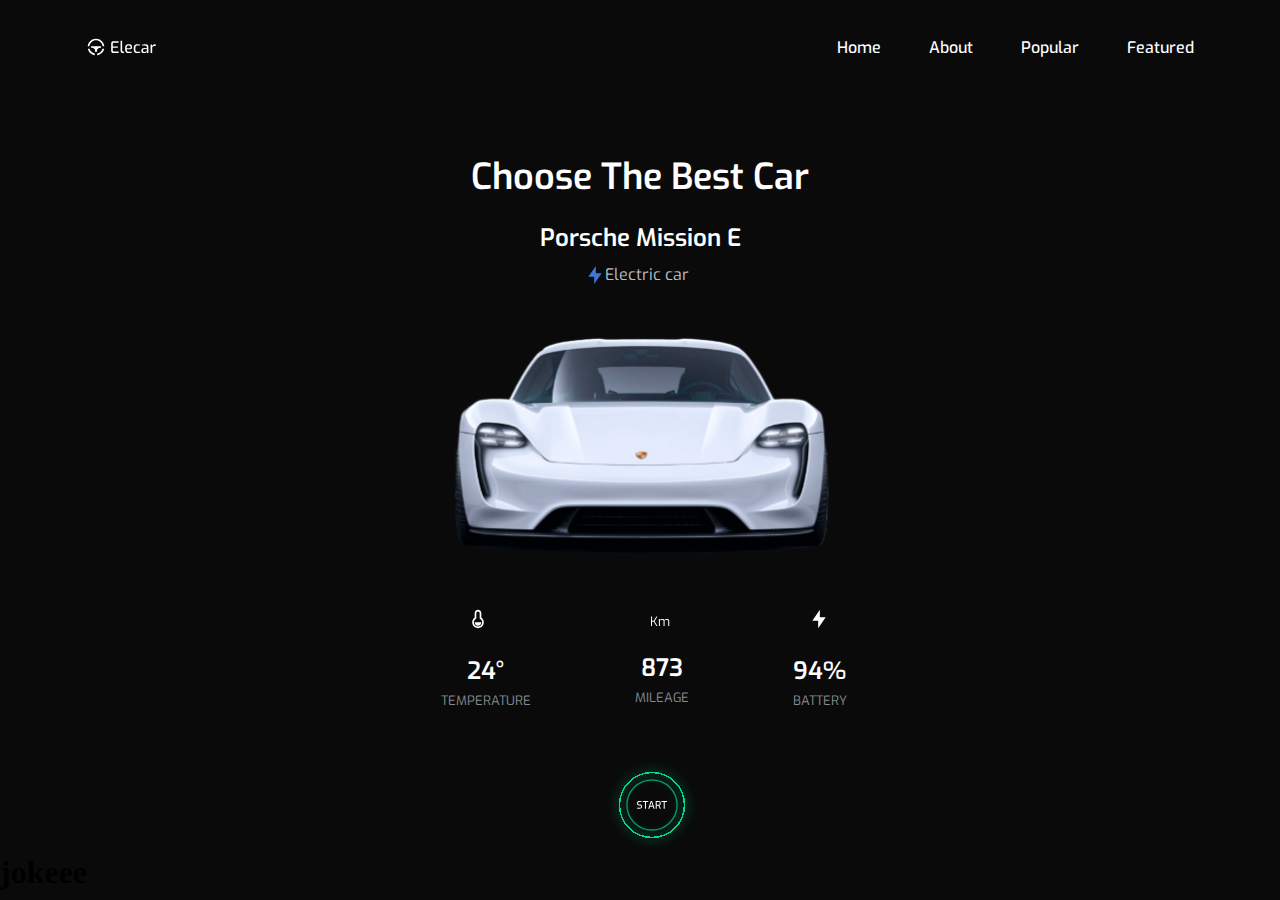
==== index.html @ 7a964c3d "two" ====
<!DOCTYPE html>
<html lang="en">
<head>
  <meta charset="UTF-8">
  <meta name="viewport" content="width=device-width, initial-scale=1.0">
  <link rel="preconnect" href="https://fonts.googleapis.com">
  <link rel="preconnect" href="https://fonts.gstatic.com" crossorigin>
  <link href="https://fonts.googleapis.com/css2?family=Exo:wght@300;400;500;600&display=swap" rel="stylesheet">
  <link rel="stylesheet" href="./style.css">
  <title>Document</title>
</head>
<body>

  <!-- Start Navbar section -->
  <div class="navbar">
    <div class="container">
      <div class="header">
        <div class="header__logo">
          <img src="./images/Logo.svg" alt="Header-logo">
        </div>
        <ul class="header__links">
          <li><a class="header__link" href="#">Home</a></li>
          <li><a class="header__link" href="#">About</a></li>
          <li><a class="header__link" href="#">Popular</a></li>
          <li><a class="header__link" href="#">Featured</a></li>
        </ul>
      </div>
    </div>
  </div>
  <!-- End Navbar section -->

  <!-- Start hero section -->
  <div class="container">
    <div class="hero">
      <div class="hero__center">
        <h1 class="hero__title">Choose The Best Car</h1>
        <h2 class="hero__subtitle">Porsche Mission E</h2>
        <div class="car__items">
          <img src="./images/blue_flash.svg" alt="Blueflash">
          <h3 class="hero__carname">Electric car</h3>
        </div>
        <img class="hero__bigcar" src="./images/header_car.svg" alt="Header-car">

        <div class="hero__car_items">
          <div class="car__about">
            <img class="about__icon" src="./images/temperature.svg" alt="Temp">
            <h2 class="about__title">24°</h2>
            <p class="about__subtitle">TEMPERATURE</p>
          </div>

          <div class="car__about">
            <img class="about__icon" src="./images/Km.svg" alt="Km">
            <h2 class="about__title">873</h2>
            <p class="about__subtitle">MILEAGE</p>
          </div>

          <div class="car__about">
            <img class="about__icon" src="./images/white_flash.svg" alt="white-flash">
            <h2 class="about__title">94%</h2>
            <p class="about__subtitle">BATTERY</p>
          </div>

        </div>
        <img class="hero__btn" src="./images/Buttonhome.svg" alt="Button">
      </div>
    </div>
  <!-- End hero section -->

  <!-- Start Car Into Section -->
  <div class="car__into">
    
  </div>
  <!-- End Car Into Section -->
  </div>
  <h1>jokeee</h1>
</body>
</html>
---- style.css ----
/* Start Normalize */
* {
  background: var(--body-color, #0A0A0B);
  padding: 0;
  margin: 0;
  box-sizing: border-box;
}

.container {
  width: 100%;
  max-width: 1140px;
  margin: 0 auto;
  padding: 0 16px;
}

h1, h2, h3, h4, h5, h6,p {
  padding: 0;
  margin: 0;
}

ul {
  list-style: none;
}

a {
  text-decoration: none;
}
/* End Normalize */

/* Start header section */
.navbar {
  z-index: 10;
  width: 100%;
  position: fixed;
  top: 0;
}

.header {
  margin-top: 37px;
  display: flex;
  justify-content: space-between;
}

.header__links {
  display: flex;
  gap: 48px;
}

.header__link {
  color: #FFF;
  font-family: Exo;
  font-size: 16px;
  font-style: normal;
  font-weight: 500;
  line-height: 140%; /* 22.4px */
  transition: all ease 0.6s;
}

.header__link:hover {
  color: var(--first-color, #4177DC);
  text-shadow: 0px 0px 32px #346DDA;
  font-family: Exo;
  font-size: 16px;
  font-style: normal;
  font-weight: 500;
  line-height: 140%; /* 22.4px */
}
/* End header section */

/* Start hero section */
.hero {
  margin-top: 152px;
}

.hero__title {
  text-align: center;
  color: var(--white-color, #FFF);
  /* D - h1-font-size */
  font-family: Exo;
  font-size: 36px;
  font-style: normal;
  font-weight: 600;
  line-height: 140%; /* 50.4px */
}

.hero__subtitle {
  margin-top: 20px;
  text-align: center;
  color: var(--white-color, #FFF);
  /* D - h2-font-size */
  font-family: Exo;
  font-size: 24px;
  font-style: normal;
  font-weight: 600;
  line-height: 140%; /* 33.6px */
}
.car__items {
  display: flex;
  margin: 8px 45% 48px;
}

.hero__carname {
  color: var(--text-color, #BABEC4);
  /* D - normal-font-size */
  font-family: Exo;
  font-size: 16px;
  font-style: normal;
  font-weight: 400;
  line-height: 140%; /* 22.4px */
}

.hero__bigcar {
  width: 380px;
  height: 222.219px;
  flex-shrink: 0;
  margin-left: 33%;
}

.hero__car_items {
  margin-top: 48px;
  margin-left: 32%;
  display: flex;
  align-items: center;
  gap: 104px;
  margin-bottom: 50px;
}

.about__icon {
  margin-left: 30%;
}

.about__title {
  text-align: center;
  margin-top: 22px;
  color: var(--white-color, #FFF);
  /* D - h2-font-size */
  font-family: Exo;
  font-size: 24px;
  font-style: normal;
  font-weight: 600;
  line-height: 140%; /* 33.6px */
}

.about__subtitle {
  text-align: center;
  margin-top: 4px;
  color: var(--text-color-light, #888B91);
  /* D - smaller-font-size */
  font-family: Exo;
  font-size: 13px;
  font-style: normal;
  font-weight: 400;
  line-height: 140%; /* 18.2px */
}

.hero__btn {
  width: 90px;
  height: 90px;
  flex-shrink: 0;
  margin-left: 47%;
}
/* End hero section */
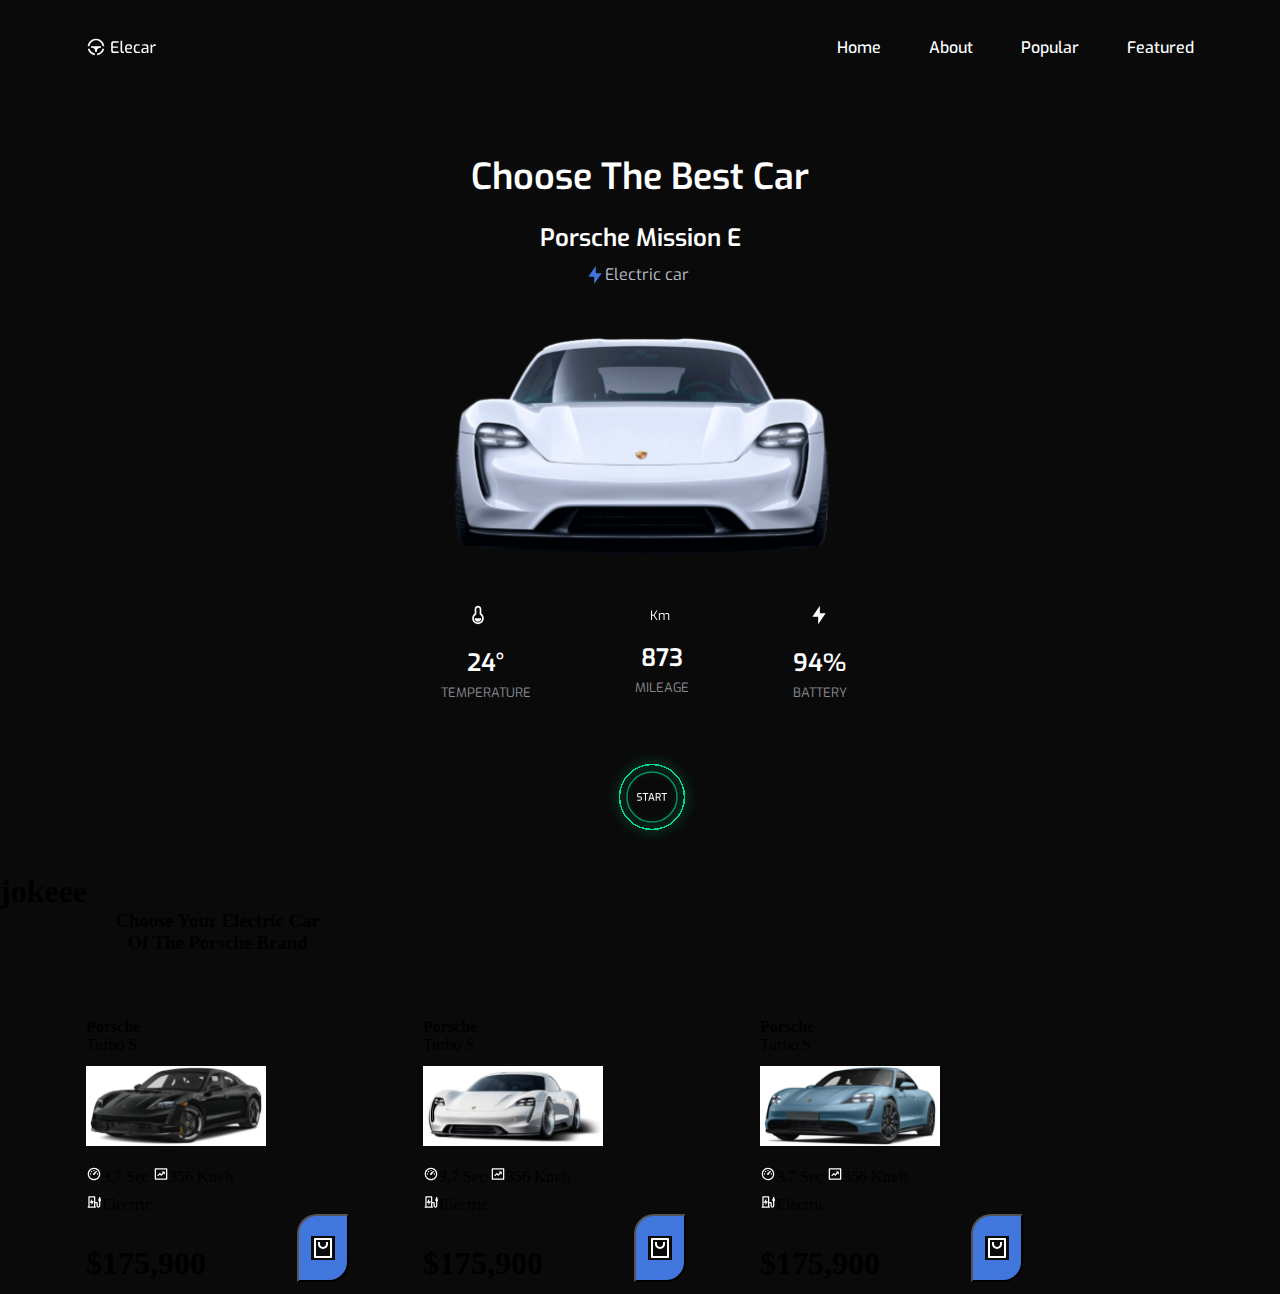
==== commit 9984de40: "three" ====
--- a/index.html
+++ b/index.html
@@ -73,5 +73,74 @@
   <!-- End Car Into Section -->
   </div>
   <h1>jokeee</h1>
+  <div class="container">
+    <div class="center">
+        <div class="boxs">
+            <div class="box">
+                <div class=titel>
+                    <h3>Choose Your Electric Car <br>
+                        Of The Porsche Brand</h3>
+                </div>
+                <div class="porsche">
+                    <strong>Porsche</strong>
+                    <p>Turbo S</p>
+                    <img class="picture" src="./images/brand1.jpg" alt="brand1" width="180" height="80,60">
+                    <img class="imgicn" src="./images/icon 1.svg" alt="icon" width="16px" height="16px"><span>3.7
+                        Sec</span>
+                    <img class="imgicn" src="./images/icon 3.svg" alt="icon" width="16px" height="16px"><span>356
+                        Km/h</span> <br>
+                    <img class="img" src="./images/icon 2.svg" alt="icon" width="16px" height="16px"><span>Electric</span>
+                    <div class="addition">
+                        <h1>$175,900</h1>
+                        <button class="btn"><img src="./images/icon4.svg" alt="icon" width="24px" height="24px"></button>
+
+                    </div>
+                </div>
+            </div>
+        </div>
+
+
+        <div class="boxs">
+            <div class="box">
+                <div class="porsche">
+                    <strong>Porsche</strong>
+                    <p>Turbo S</p>
+                    <img class="picture" src="./images/brand2.jpg" alt="brand2" width="180" height="80,60">
+                    <img class="imgicn" src="./images/icon 1.svg " alt="icon" width="16px" height="16px"><span>3.7
+                        Sec</span>
+                    <img class="imgicn" src="./images/icon 3.svg " alt="icon" width="16px" height="16px"><span>356
+                        Km/h</span> <br>
+                    <img class="img" src="./images/icon 2.svg " alt="icon" width="16px" height="16px"><span>Electric</span>
+                    <div class="addition">
+                        <h1>$175,900</h1>
+                        <button class="btn"><img src="./images/icon4.svg" alt="icon" width="24px" height="24px"></button>
+
+                    </div>
+                </div>
+            </div>
+        </div>
+
+        <div class="boxs">
+            <div class="box">
+                <div class="porsche">
+                    <strong>Porsche</strong>
+                    <p>Turbo S</p>
+                    <img class="picture" src="./images/brand3.jpg" alt="brand3" width="180" height="80,60">
+                    <img class="imgicn" src="./images/icon 1.svg" alt="icon" width="16px" height="16px"><span>3.7
+                        Sec</span>
+                    <img class="imgicn" src="./images/icon 3.svg " alt="icon" width="16px" height="16px"><span>356
+                        Km/h</span> <br>
+                    <img class="img" src="./images/icon 2.svg" alt="icon" width="16px" height="16px"><span>Electric</span>
+                    <div class="addition">
+                        <h1>$175,900</h1>
+                        <button class="btn"><img src="./images/icon4.svg" alt="icon" width="24px" height="24px"></button>
+
+                    </div>
+                </div>
+            </div>
+        </div>
+
+    </div>
+</div>
 </body>
 </html>--- a/style.css
+++ b/style.css
@@ -159,4 +159,70 @@
   flex-shrink: 0;
   margin-left: 47%;
 }
-/* End hero section */+/* End hero section */
+
+
+.porsche {
+  margin-top: 64px;
+  margin-bottom: 12px;
+}
+
+.span {
+  margin-top: 20px;
+}
+
+img {
+  display: block;
+}
+
+.porsche {}
+
+.imgicn {
+  display: inline-block;
+  margin-top: 20px;
+}
+
+.img {
+  margin-top: 8px;
+  display: inline-block;
+}
+
+h1 {
+  margin-top: 31px;
+}
+
+button {
+  background-color: rgb(85, 85, 175);
+}
+
+.addition {
+  display: flex;
+}
+
+.btn {
+  margin-left: 91px;
+  border-radius: 20px 0px;
+  background: var(--first-color, #4177DC);
+  padding: 12px;
+}
+
+box {
+  width: 258px;
+  height: 328px;
+  border: 3px solid color #4177DC;
+}
+.picture{
+  margin-top: 12px;
+}
+.boxs{
+  display: inline-block;
+  margin-right: 70px;
+}
+h3{
+  text-align: center;
+}
+.title{
+  text-align: center;
+  margin-left: 501px;
+
+}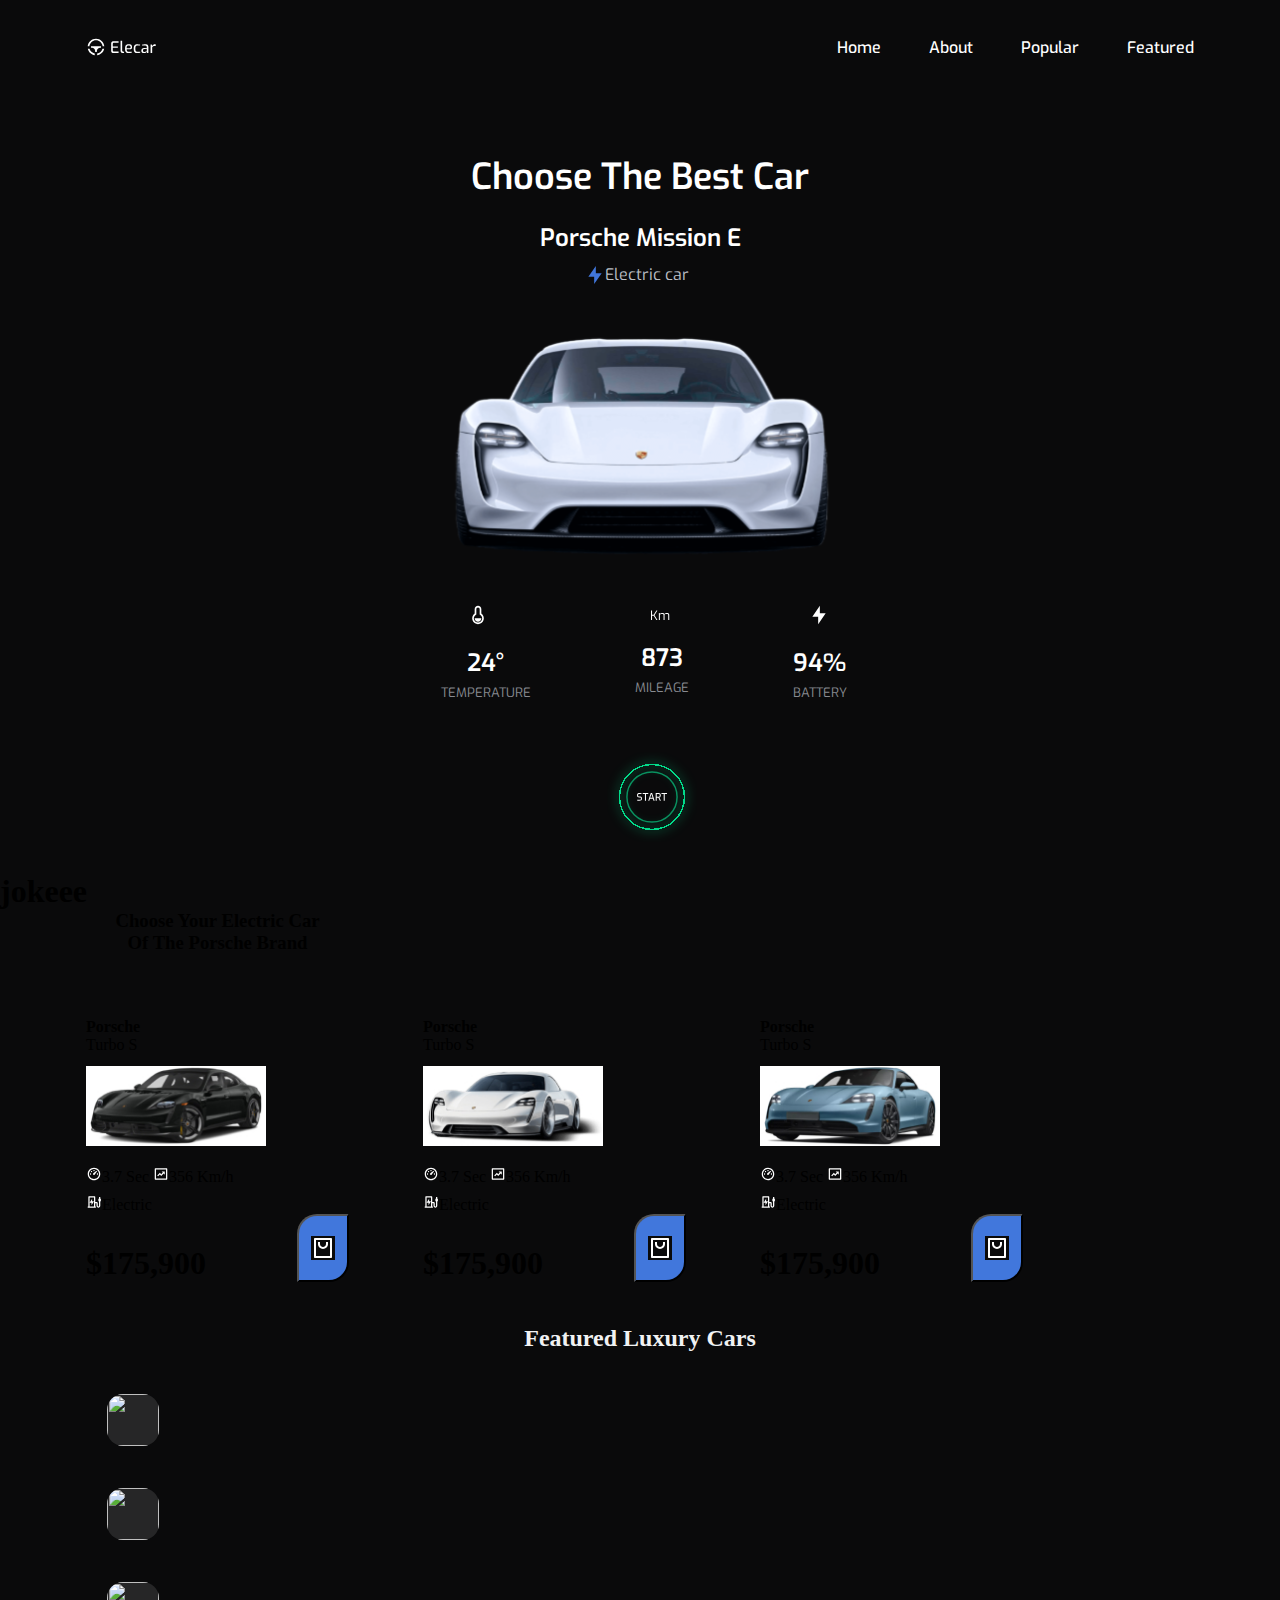
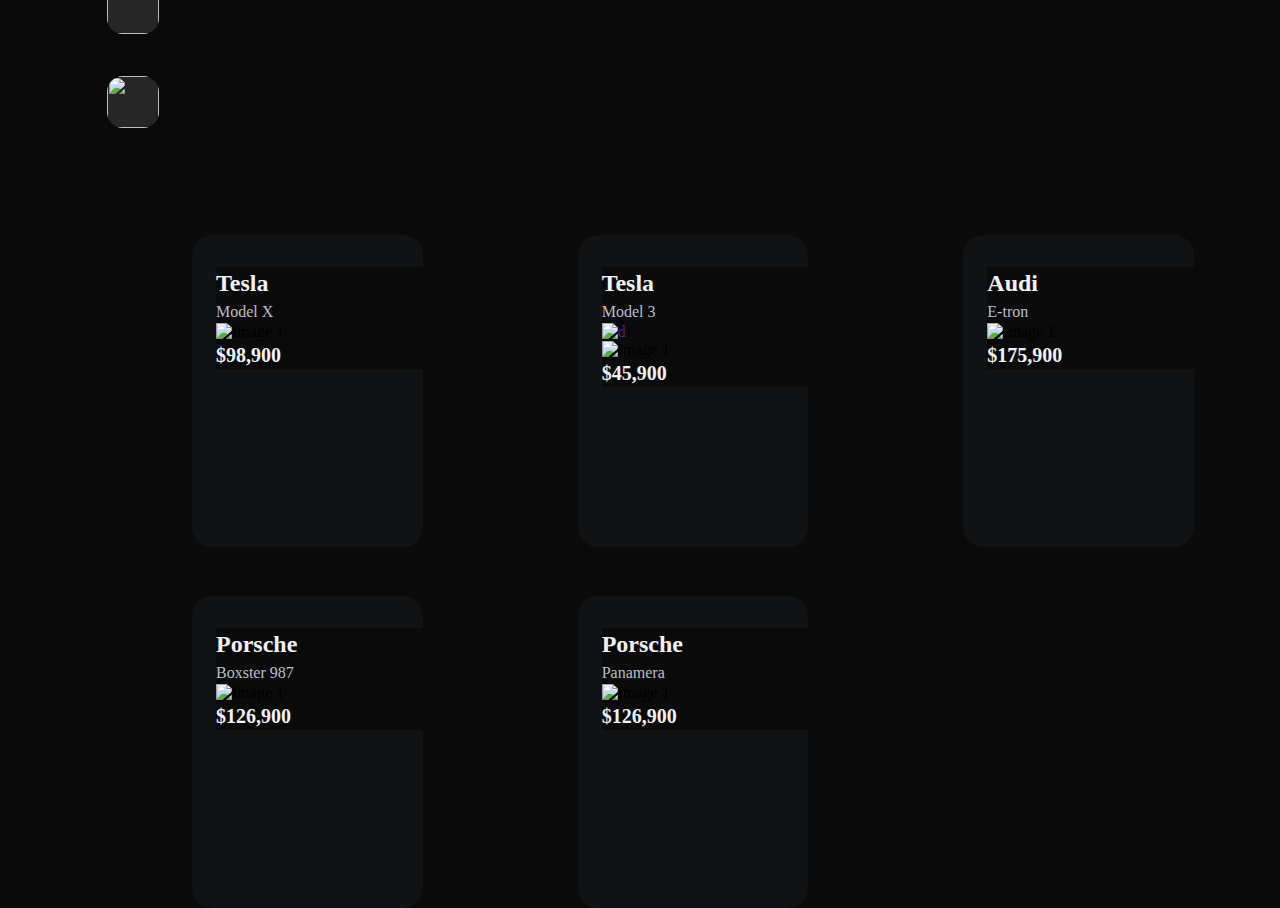
==== commit ed3c18f5: "Uzb" ====
--- a/index.html
+++ b/index.html
@@ -142,5 +142,108 @@
 
     </div>
 </div>
+
+<section class="product" id="product">
+  <div class="container">
+    <div class="product_heading">
+      <h1 class="titel_text_style">Featured Luxury Cars</h1>
+      <div class="car-logo">
+        <img class="car-logo-btn" src=""all alt="">
+        <img  class="car-logo-btn" src="" alt="">
+        <img  class="car-logo-btn" src="" alt="">
+        <img  class="car-logo-btn" src="" alt="">
+      </div>
+    </div>
+    <div class="product_container">
+      <div class="card2">
+        <div class="img_card">
+          <div class="d_none">
+            <div class="car-model">
+              <h2>Tesla</h2>
+              <h5>Model X</h5>
+            </div>
+            <div class="like">
+              <a href=""><img src="" alt=""></a>
+              <a href=""><img src="" alt=""></a>
+            </div>
+          </div>
+          <img class="img_hr" src="" alt="Image 1">
+        </div>
+        <p class="info_text_style">
+          <span class="cros">$98,900 </span>
+        </p>
+      </div>
+      <div class="card2">
+        <div class="img_card">
+          <div class="d_none">
+            <div class="car-model">
+              <h2>Tesla</h2>
+              <h5>Model 3</h5>
+            </div>
+            <div class="like">
+              <a href=""><img src="" alt="d"></a>
+              <a href=""><img src="" alt=""></a>
+            </div>
+          </div>
+          <img src="" alt="Image 1">
+        </div>
+        <p class="info_text_style">
+          <span class="cros">$45,900 </span>
+        </p>
+      </div>
+      <div class="card2">
+        <div class="img_card">
+          <div class="d_none">
+            <div class="car-model">
+              <h2>Audi</h2>
+              <h5>E-tron</h5>
+            </div>
+            <div class="like">
+              <a href=""><img src="" alt=""></a>
+            </div>
+          </div>
+          <img src="" alt="Image 1">
+        </div>
+        <p class="info_text_style">
+          <span class="cros">$175,900</span>
+        </p>
+      </div>
+      <div class="card2">
+        <div class="img_card">
+          <div class="d_none">
+            <div class="car-model">
+              <h2>Porsche</h2>
+              <h5>Boxster 987</h5>
+            </div>
+            <div class="like">
+              <a href=""><img src="" alt=""></a>
+            </div>
+          </div>
+          <img src="" alt="Image 1">
+        </div>
+        <p class="info_text_style">
+          <span class="cros">$126,900 </span>
+        </p>
+      </div>
+      <div class="card2">
+        <div class="img_card">
+          <div class="d_none">
+            <div class="car-model">
+              <h2>Porsche</h2>
+              <h5>Panamera</h5>
+            </div>
+            <div class="like">
+              <a href=""><img src="" alt=""></a>
+            </div>
+          </div>
+          <img src="" alt="Image 1">
+        </div>
+        <p class="info_text_style">
+          <span class="cros">$126,900 </span>
+        </p>
+      </div>
+    </div>
+  </div>
+</section>
 </body>
 </html>--- a/style.css
+++ b/style.css
@@ -6,6 +6,12 @@
   box-sizing: border-box;
 }
 
+:root {
+  --body-color: #0A0A0B;
+  --title-color: #F1F2F3;
+  --container-color: #111213;
+}
+
 .container {
   width: 100%;
   max-width: 1140px;
@@ -175,8 +181,6 @@
   display: block;
 }
 
-.porsche {}
-
 .imgicn {
   display: inline-block;
   margin-top: 20px;
@@ -225,4 +229,86 @@
   text-align: center;
   margin-left: 501px;
 
+}
+
+/* Kamronbek */
+
+.product {
+  /* background-color:var(--body-color); */
+  display: flex;
+}
+.product_heading {
+  text-align: center;
+  padding-bottom: 65px;
+}
+
+/* .product_container {
+  display: flex;
+} */
+.product_container {
+  display: grid;
+  grid-template-columns: repeat(3, 1fr);
+  grid-gap: 49px;
+  
+}
+
+/* .card2 {
+  display: grid;
+  grid-template-columns: repeat(3, 1fr);
+  max-width: 248px;
+  height: 312px;
+  gap: 88px;
+  margin-left: 126px;
+  border-radius: 20px;
+  background: var(--container-color, #111213);
+} */
+.card2 {
+  display: flex;
+  flex-direction: column;
+  /* align-items: flex-start; */
+  /* text-align: center; */
+  border-radius: 20px;
+  padding-top: 32px;
+  padding-left: 24px;
+  background: var(--container-color, #111213);
+  max-width: 248px;
+  height: 312px;
+  margin-left: 106px;
+}
+
+.titel_text_style {
+  text-align: center;
+  font-size: 24px;
+  color:var(--title-color) ;
+}
+
+.car-logo-btn {
+  width: 52px;
+  height: 52px;
+  margin: 42px 21px;
+  grid-area: 42px;
+  border-radius: 16px;
+  background: #262627;
+  border: none;
+}
+
+.car-model h2 {
+  font-size: 24px;
+  font-weight: 600;
+  line-height: 140%;
+  color: var(--title-color, #F1F2F3);
+}
+
+.car-model h5 {
+  font-size: 16px;
+  font-weight: 400;
+  line-height: 140%; 
+  color: var(--text-color, #BABEC4);
+}
+
+.info_text_style {
+  font-size: 20px;
+  font-weight: 600;
+  line-height: 140%;
+  color: var(--title-color, #F1F2F3);
 }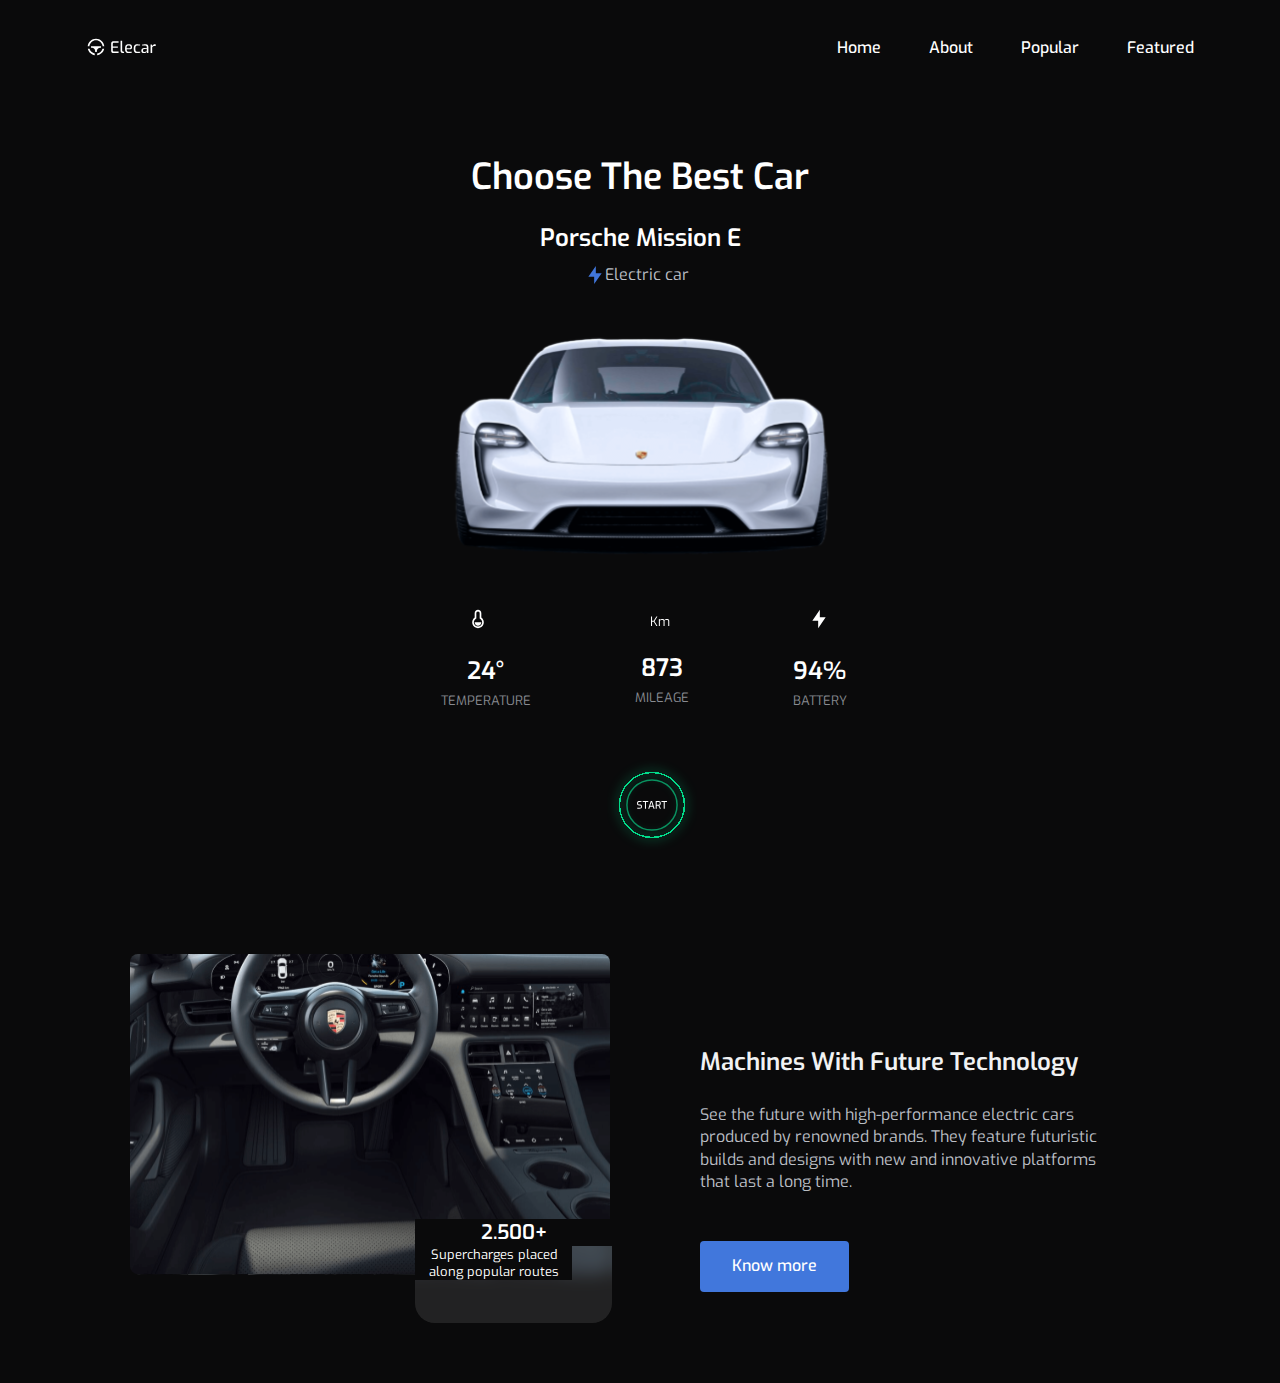
==== commit 6ad9a374: "End master" ====
--- a/index.html
+++ b/index.html
@@ -67,183 +67,23 @@
   <!-- End hero section -->
 
   <!-- Start Car Into Section -->
-  <div class="car__into">
-    
-  </div>
+    <div class="car__into">
+      <div class="into__left">
+        <img src="./images/aboutinto.svg" alt="Img">
+        <div class="into__item">
+          <h1 class="item__title">2.500+</h1>
+          <h3 class="item__subtitle">Supercharges placed along popular routes</h3>
+        </div>
+      </div>
+      <div class="into__right">
+        <h1 class="into__title">Machines With 
+          Future Technology</h1>
+        <h3 class="into__subtitle">See the future with high-performance electric cars produced by renowned brands. They feature futuristic builds and designs with new and innovative platforms that last a long time.</h3>
+        <button class="into__btn">Know more</button>
+      </div>
+    </div>
   <!-- End Car Into Section -->
   </div>
-  <h1>jokeee</h1>
-  <div class="container">
-    <div class="center">
-        <div class="boxs">
-            <div class="box">
-                <div class=titel>
-                    <h3>Choose Your Electric Car <br>
-                        Of The Porsche Brand</h3>
-                </div>
-                <div class="porsche">
-                    <strong>Porsche</strong>
-                    <p>Turbo S</p>
-                    <img class="picture" src="./images/brand1.jpg" alt="brand1" width="180" height="80,60">
-                    <img class="imgicn" src="./images/icon 1.svg" alt="icon" width="16px" height="16px"><span>3.7
-                        Sec</span>
-                    <img class="imgicn" src="./images/icon 3.svg" alt="icon" width="16px" height="16px"><span>356
-                        Km/h</span> <br>
-                    <img class="img" src="./images/icon 2.svg" alt="icon" width="16px" height="16px"><span>Electric</span>
-                    <div class="addition">
-                        <h1>$175,900</h1>
-                        <button class="btn"><img src="./images/icon4.svg" alt="icon" width="24px" height="24px"></button>
-
-                    </div>
-                </div>
-            </div>
-        </div>
-
-
-        <div class="boxs">
-            <div class="box">
-                <div class="porsche">
-                    <strong>Porsche</strong>
-                    <p>Turbo S</p>
-                    <img class="picture" src="./images/brand2.jpg" alt="brand2" width="180" height="80,60">
-                    <img class="imgicn" src="./images/icon 1.svg " alt="icon" width="16px" height="16px"><span>3.7
-                        Sec</span>
-                    <img class="imgicn" src="./images/icon 3.svg " alt="icon" width="16px" height="16px"><span>356
-                        Km/h</span> <br>
-                    <img class="img" src="./images/icon 2.svg " alt="icon" width="16px" height="16px"><span>Electric</span>
-                    <div class="addition">
-                        <h1>$175,900</h1>
-                        <button class="btn"><img src="./images/icon4.svg" alt="icon" width="24px" height="24px"></button>
-
-                    </div>
-                </div>
-            </div>
-        </div>
-
-        <div class="boxs">
-            <div class="box">
-                <div class="porsche">
-                    <strong>Porsche</strong>
-                    <p>Turbo S</p>
-                    <img class="picture" src="./images/brand3.jpg" alt="brand3" width="180" height="80,60">
-                    <img class="imgicn" src="./images/icon 1.svg" alt="icon" width="16px" height="16px"><span>3.7
-                        Sec</span>
-                    <img class="imgicn" src="./images/icon 3.svg " alt="icon" width="16px" height="16px"><span>356
-                        Km/h</span> <br>
-                    <img class="img" src="./images/icon 2.svg" alt="icon" width="16px" height="16px"><span>Electric</span>
-                    <div class="addition">
-                        <h1>$175,900</h1>
-                        <button class="btn"><img src="./images/icon4.svg" alt="icon" width="24px" height="24px"></button>
-
-                    </div>
-                </div>
-            </div>
-        </div>
-
-    </div>
-</div>
-
-<section class="product" id="product">
-  <div class="container">
-    <div class="product_heading">
-      <h1 class="titel_text_style">Featured Luxury Cars</h1>
-      <div class="car-logo">
-        <img class="car-logo-btn" src=""all alt="">
-        <img  class="car-logo-btn" src="" alt="">
-        <img  class="car-logo-btn" src="" alt="">
-        <img  class="car-logo-btn" src="" alt="">
-      </div>
-    </div>
-    <div class="product_container">
-      <div class="card2">
-        <div class="img_card">
-          <div class="d_none">
-            <div class="car-model">
-              <h2>Tesla</h2>
-              <h5>Model X</h5>
-            </div>
-            <div class="like">
-              <a href=""><img src="" alt=""></a>
-              <a href=""><img src="" alt=""></a>
-            </div>
-          </div>
-          <img class="img_hr" src="" alt="Image 1">
-        </div>
-        <p class="info_text_style">
-          <span class="cros">$98,900 </span>
-        </p>
-      </div>
-      <div class="card2">
-        <div class="img_card">
-          <div class="d_none">
-            <div class="car-model">
-              <h2>Tesla</h2>
-              <h5>Model 3</h5>
-            </div>
-            <div class="like">
-              <a href=""><img src="" alt="d"></a>
-              <a href=""><img src="" alt=""></a>
-            </div>
-          </div>
-          <img src="" alt="Image 1">
-        </div>
-        <p class="info_text_style">
-          <span class="cros">$45,900 </span>
-        </p>
-      </div>
-      <div class="card2">
-        <div class="img_card">
-          <div class="d_none">
-            <div class="car-model">
-              <h2>Audi</h2>
-              <h5>E-tron</h5>
-            </div>
-            <div class="like">
-              <a href=""><img src="" alt=""></a>
-            </div>
-          </div>
-          <img src="" alt="Image 1">
-        </div>
-        <p class="info_text_style">
-          <span class="cros">$175,900</span>
-        </p>
-      </div>
-      <div class="card2">
-        <div class="img_card">
-          <div class="d_none">
-            <div class="car-model">
-              <h2>Porsche</h2>
-              <h5>Boxster 987</h5>
-            </div>
-            <div class="like">
-              <a href=""><img src="" alt=""></a>
-            </div>
-          </div>
-          <img src="" alt="Image 1">
-        </div>
-        <p class="info_text_style">
-          <span class="cros">$126,900 </span>
-        </p>
-      </div>
-      <div class="card2">
-        <div class="img_card">
-          <div class="d_none">
-            <div class="car-model">
-              <h2>Porsche</h2>
-              <h5>Panamera</h5>
-            </div>
-            <div class="like">
-              <a href=""><img src="" alt=""></a>
-            </div>
-          </div>
-          <img src="" alt="Image 1">
-        </div>
-        <p class="info_text_style">
-          <span class="cros">$126,900 </span>
-        </p>
-      </div>
-    </div>
-  </div>
-</section>
+  
 </body>
 </html>--- a/style.css
+++ b/style.css
@@ -6,12 +6,6 @@
   box-sizing: border-box;
 }
 
-:root {
-  --body-color: #0A0A0B;
-  --title-color: #F1F2F3;
-  --container-color: #111213;
-}
-
 .container {
   width: 100%;
   max-width: 1140px;
@@ -35,6 +29,7 @@
 
 /* Start header section */
 .navbar {
+  height: 80px;
   z-index: 10;
   width: 100%;
   position: fixed;
@@ -167,148 +162,89 @@
 }
 /* End hero section */
 
-
-.porsche {
-  margin-top: 64px;
-  margin-bottom: 12px;
-}
-
-.span {
-  margin-top: 20px;
-}
-
-img {
-  display: block;
-}
-
-.imgicn {
-  display: inline-block;
-  margin-top: 20px;
-}
-
-.img {
-  margin-top: 8px;
-  display: inline-block;
-}
-
-h1 {
-  margin-top: 31px;
-}
-
-button {
-  background-color: rgb(85, 85, 175);
-}
-
-.addition {
-  display: flex;
-}
-
-.btn {
-  margin-left: 91px;
-  border-radius: 20px 0px;
+/* Start info section */
+.car__into {
+  margin-left: 4%;
+  margin-top: 100px;
+  display: flex;
+  gap: 90px;
+}
+
+.into__item {
+  align-self: center;
+  position: relative;
+  top: -60px;
+  right: -285px;
+  width: 197px;
+  height: 104px;
+  border-radius: 20px;
+  background: rgba(255, 255, 255, 0.10);
+  backdrop-filter: blur(8px);
+}
+
+.item__title {
+  text-align: center;
+  color: var(--white-color, #FFF);
+  /* D - h3-font-size */
+  font-family: Exo;
+  font-size: 20px;
+  font-style: normal;
+  font-weight: 600;
+}
+
+.item__subtitle {
+  text-align: center;
+  width: 157px;
+  color: var(--white-color, #FFF);
+  text-align: center;
+  /* D - smaller-font-size */
+  font-family: Exo;
+  font-size: 13px;
+  font-style: normal;
+  font-weight: 400;
+}
+
+.into__right {
+  align-self: center;
+}
+
+.into__title {
+  margin-bottom: 24px;
+  color: var(--title-color, #F1F2F3);
+  /* D - h2-font-size */
+  font-family: Exo;
+  font-size: 24px;
+  font-style: normal;
+  font-weight: 600;
+  line-height: 140%; /* 33.6px */
+}
+
+.into__subtitle {
+  width: 401px;
+  color: var(--text-color, #BABEC4);
+  /* D - normal-font-size */
+  font-family: Exo;
+  font-size: 16px;
+  font-style: normal;
+  font-weight: 400;
+  line-height: 140%; /* 22.4px */
+  margin-bottom: 48px;
+}
+
+.into__btn {
+  display: inline-flex;
+  padding: 14px 32px;
+  flex-direction: column;
+  align-items: flex-start;
+  gap: 10px;
+  border-radius: 4px;
   background: var(--first-color, #4177DC);
-  padding: 12px;
-}
-
-box {
-  width: 258px;
-  height: 328px;
-  border: 3px solid color #4177DC;
-}
-.picture{
-  margin-top: 12px;
-}
-.boxs{
-  display: inline-block;
-  margin-right: 70px;
-}
-h3{
-  text-align: center;
-}
-.title{
-  text-align: center;
-  margin-left: 501px;
-
-}
-
-/* Kamronbek */
-
-.product {
-  /* background-color:var(--body-color); */
-  display: flex;
-}
-.product_heading {
-  text-align: center;
-  padding-bottom: 65px;
-}
-
-/* .product_container {
-  display: flex;
-} */
-.product_container {
-  display: grid;
-  grid-template-columns: repeat(3, 1fr);
-  grid-gap: 49px;
-  
-}
-
-/* .card2 {
-  display: grid;
-  grid-template-columns: repeat(3, 1fr);
-  max-width: 248px;
-  height: 312px;
-  gap: 88px;
-  margin-left: 126px;
-  border-radius: 20px;
-  background: var(--container-color, #111213);
-} */
-.card2 {
-  display: flex;
-  flex-direction: column;
-  /* align-items: flex-start; */
-  /* text-align: center; */
-  border-radius: 20px;
-  padding-top: 32px;
-  padding-left: 24px;
-  background: var(--container-color, #111213);
-  max-width: 248px;
-  height: 312px;
-  margin-left: 106px;
-}
-
-.titel_text_style {
-  text-align: center;
-  font-size: 24px;
-  color:var(--title-color) ;
-}
-
-.car-logo-btn {
-  width: 52px;
-  height: 52px;
-  margin: 42px 21px;
-  grid-area: 42px;
-  border-radius: 16px;
-  background: #262627;
+  color: var(--white-color, #FFF);
+  font-family: Exo;
+  font-size: 16px;
+  font-style: normal;
+  font-weight: 500;
+  line-height: 140%; /* 22.4px */
   border: none;
 }
-
-.car-model h2 {
-  font-size: 24px;
-  font-weight: 600;
-  line-height: 140%;
-  color: var(--title-color, #F1F2F3);
-}
-
-.car-model h5 {
-  font-size: 16px;
-  font-weight: 400;
-  line-height: 140%; 
-  color: var(--text-color, #BABEC4);
-}
-
-.info_text_style {
-  font-size: 20px;
-  font-weight: 600;
-  line-height: 140%;
-  color: var(--title-color, #F1F2F3);
-}+/* End info section */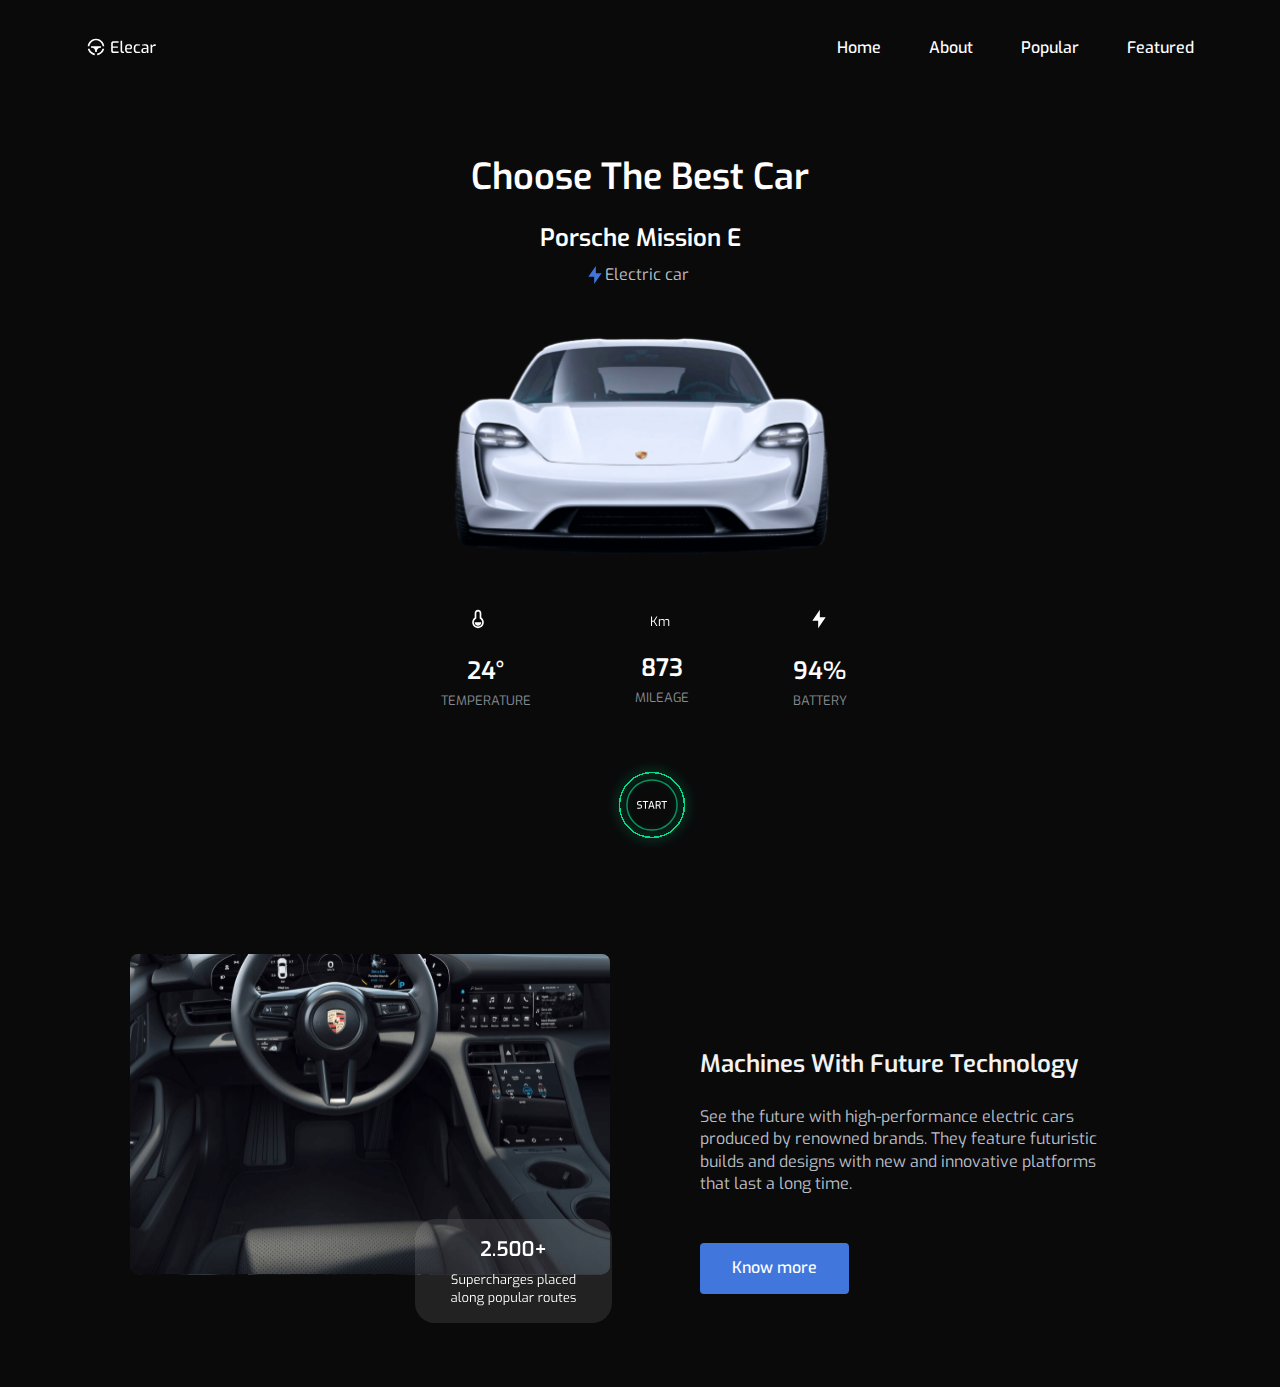
==== commit 61d4c71b: "master end" ====
--- a/index.html
+++ b/index.html
@@ -71,8 +71,7 @@
       <div class="into__left">
         <img src="./images/aboutinto.svg" alt="Img">
         <div class="into__item">
-          <h1 class="item__title">2.500+</h1>
-          <h3 class="item__subtitle">Supercharges placed along popular routes</h3>
+          <img class="item__img" src="./images/item.svg" alt="Item">
         </div>
       </div>
       <div class="into__right">
@@ -83,7 +82,6 @@
       </div>
     </div>
   <!-- End Car Into Section -->
-  </div>
   
 </body>
 </html>--- a/style.css
+++ b/style.css
@@ -171,37 +171,14 @@
 }
 
 .into__item {
-  align-self: center;
   position: relative;
   top: -60px;
   right: -285px;
-  width: 197px;
-  height: 104px;
-  border-radius: 20px;
-  background: rgba(255, 255, 255, 0.10);
-  backdrop-filter: blur(8px);
-}
-
-.item__title {
-  text-align: center;
-  color: var(--white-color, #FFF);
-  /* D - h3-font-size */
-  font-family: Exo;
-  font-size: 20px;
-  font-style: normal;
-  font-weight: 600;
-}
-
-.item__subtitle {
-  text-align: center;
-  width: 157px;
-  color: var(--white-color, #FFF);
-  text-align: center;
-  /* D - smaller-font-size */
-  font-family: Exo;
-  font-size: 13px;
-  font-style: normal;
-  font-weight: 400;
+  background: none;
+}
+
+.item__img {
+  background: none;
 }
 
 .into__right {
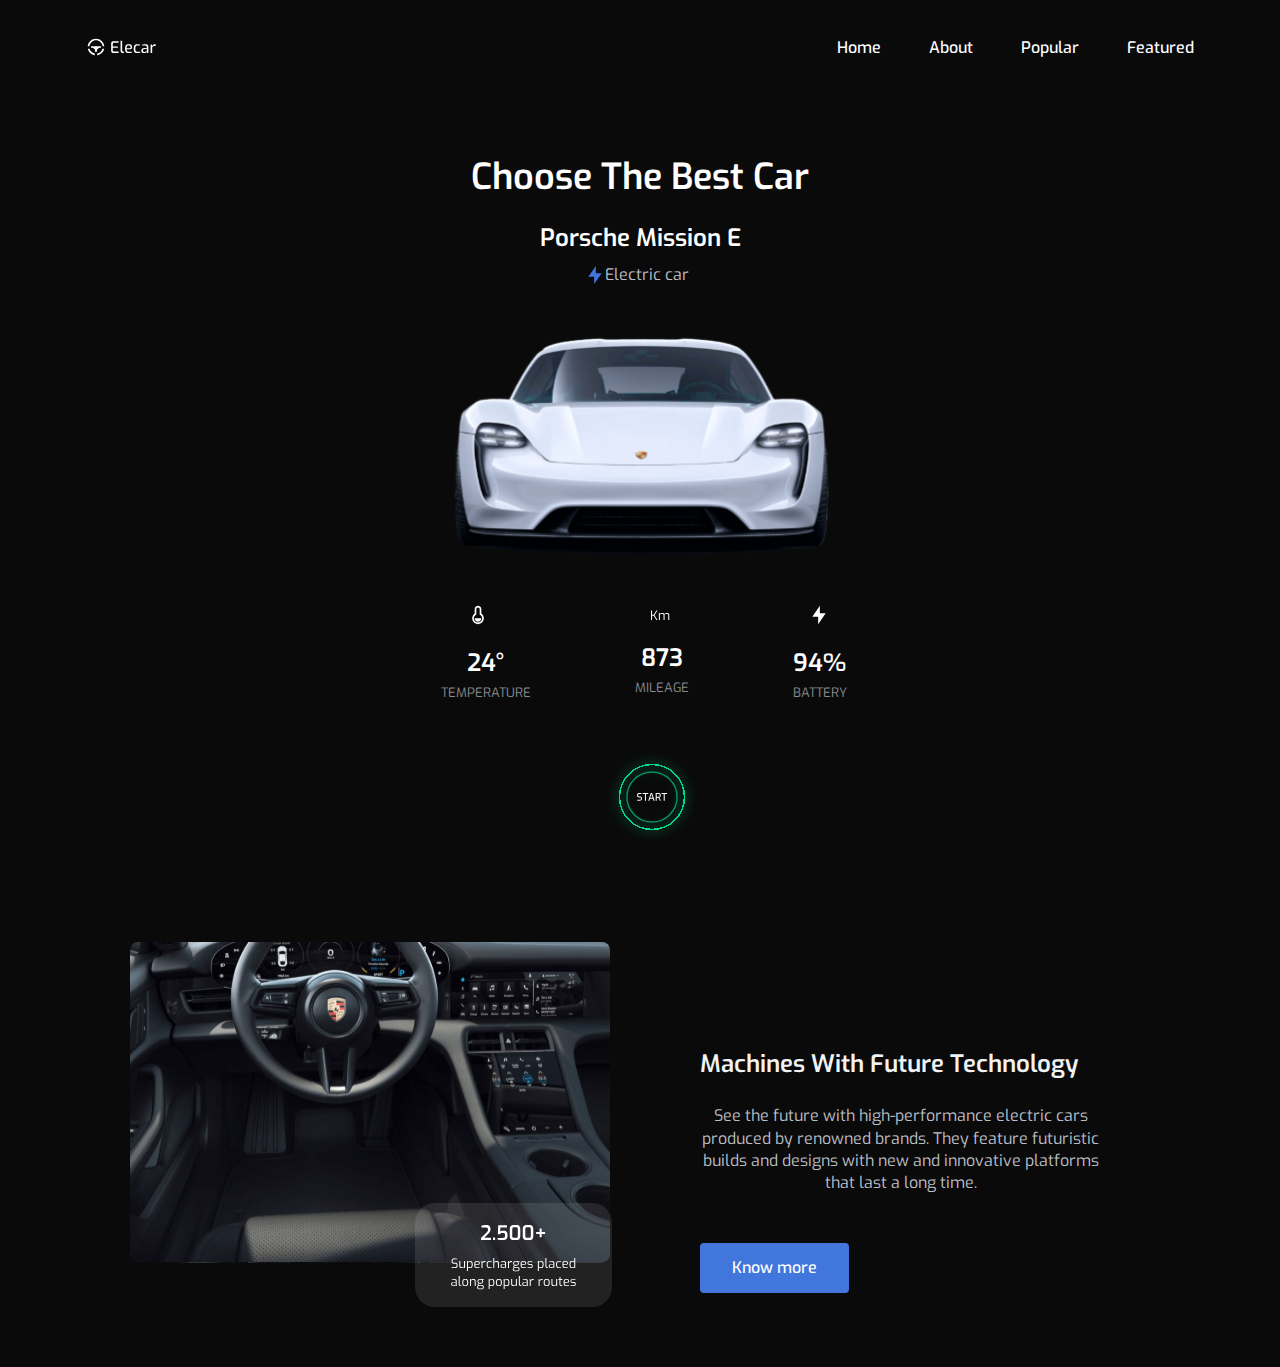
==== commit 156e9af5: "end merge" ====
--- a/index.html
+++ b/index.html
@@ -82,6 +82,7 @@
       </div>
     </div>
   <!-- End Car Into Section -->
+  </div>
   
 </body>
 </html>--- a/style.css
+++ b/style.css
@@ -224,4 +224,67 @@
   line-height: 140%; /* 22.4px */
   border: none;
 }
-/* End info section */+/* End info section */
+
+.porsche {
+  margin-top: 64px;
+  margin-bottom: 12px;
+}
+
+.span {
+  margin-top: 20px;
+}
+
+img {
+  display: block;
+}
+
+.imgicn {
+  display: inline-block;
+  margin-top: 20px;
+}
+
+.img {
+  margin-top: 8px;
+  display: inline-block;
+}
+
+h1 {
+  margin-top: 31px;
+}
+
+button {
+  background-color: rgb(85, 85, 175);
+}
+
+.addition {
+  display: flex;
+}
+
+.btn {
+  margin-left: 91px;
+  border-radius: 20px 0px;
+  background: var(--first-color, #4177DC);
+  padding: 12px;
+}
+
+box {
+  width: 258px;
+  height: 328px;
+  border: 3px solid color #4177DC;
+}
+.picture{
+  margin-top: 12px;
+}
+.boxs{
+  display: inline-block;
+  margin-right: 70px;
+}
+h3{
+  text-align: center;
+}
+.title{
+  text-align: center;
+  margin-left: 501px;
+
+}
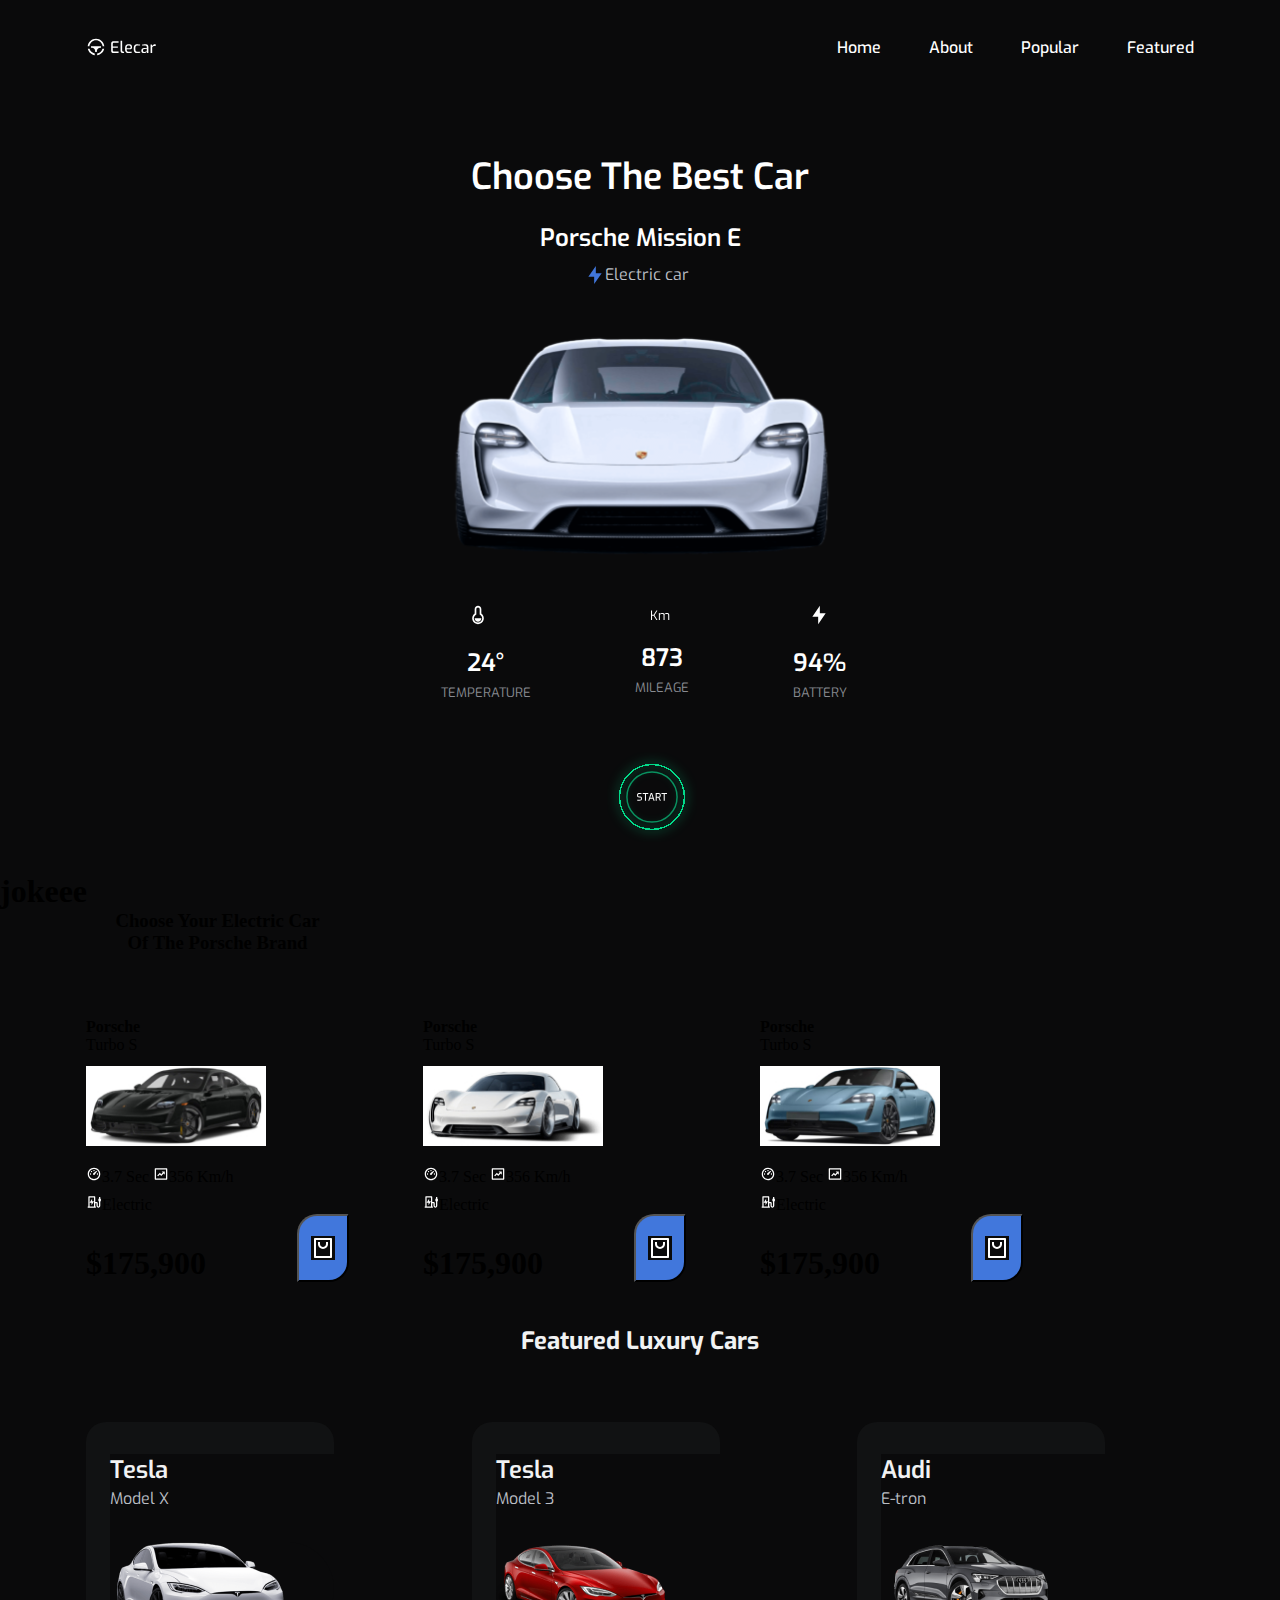
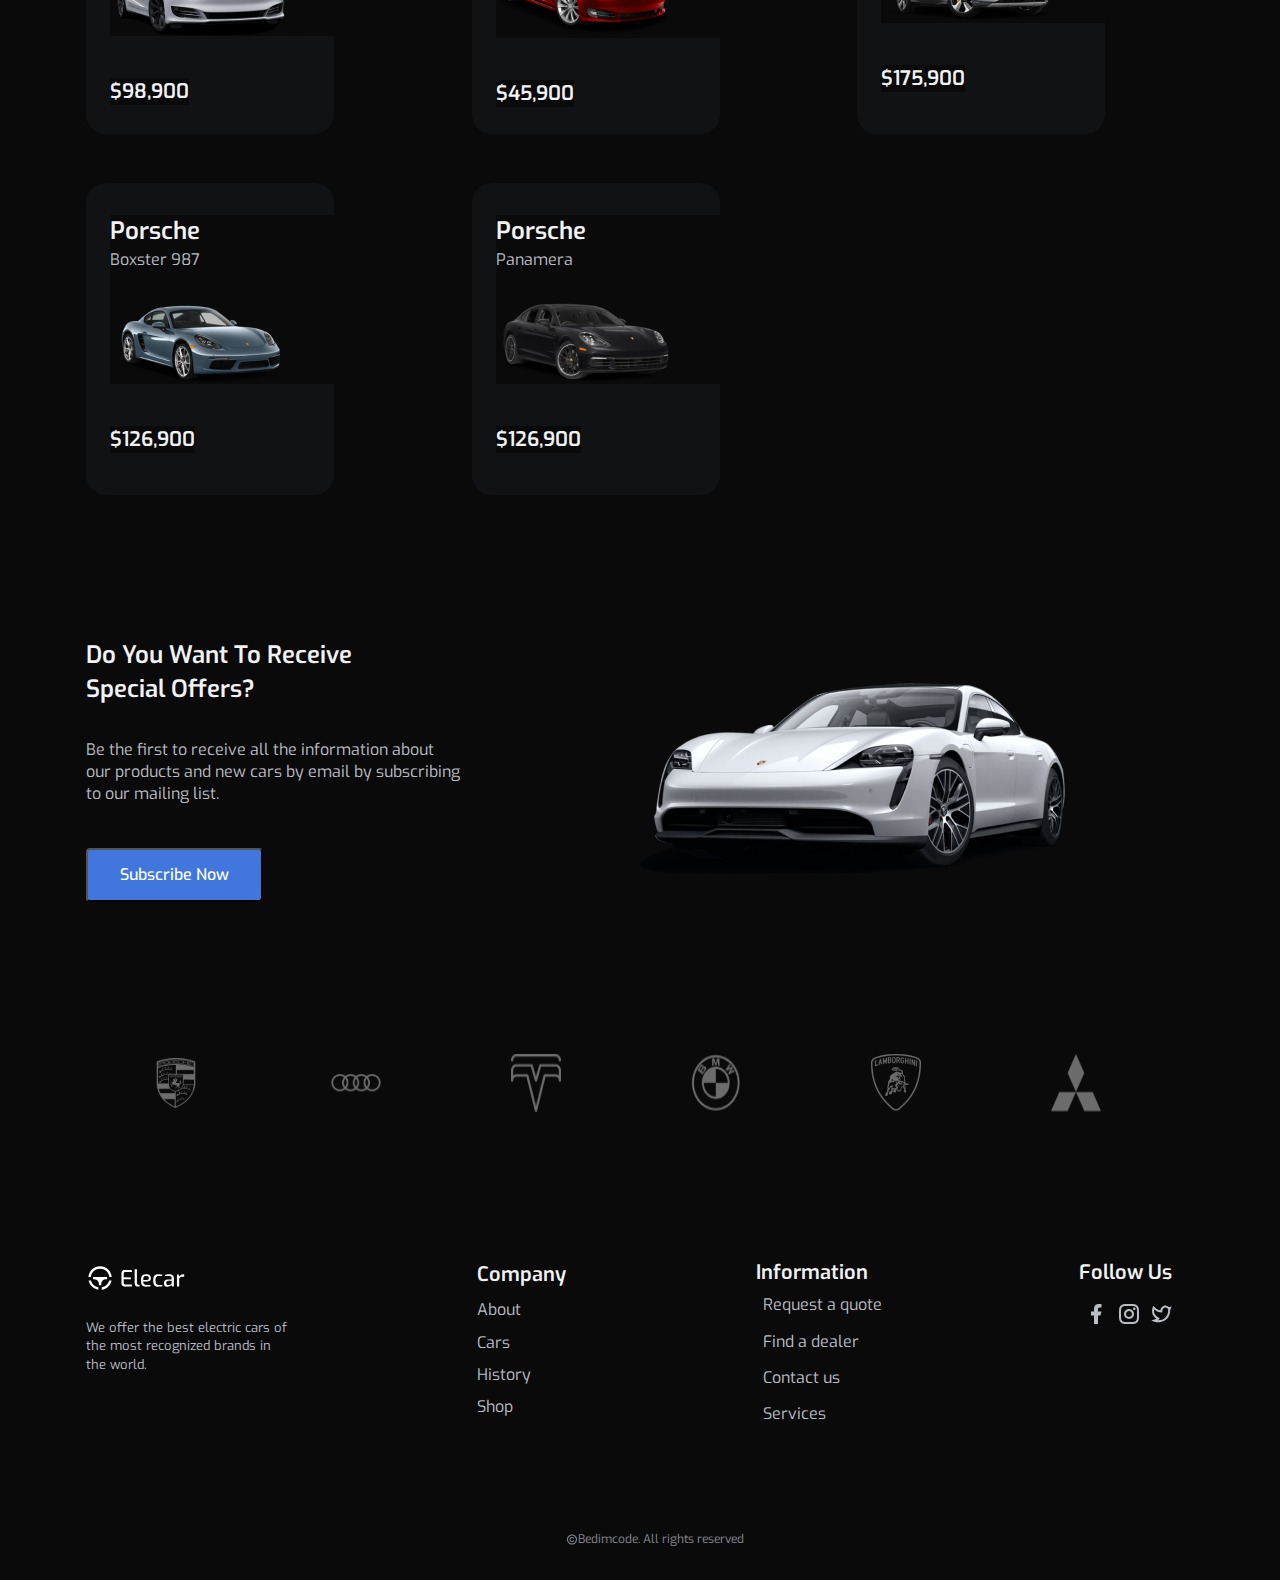
==== commit a78308cd: "bracha filelar yozib bulindi" ====
--- a/index.html
+++ b/index.html
@@ -67,22 +67,246 @@
   <!-- End hero section -->
 
   <!-- Start Car Into Section -->
-    <div class="car__into">
-      <div class="into__left">
-        <img src="./images/aboutinto.svg" alt="Img">
-        <div class="into__item">
-          <img class="item__img" src="./images/item.svg" alt="Item">
-        </div>
-      </div>
-      <div class="into__right">
-        <h1 class="into__title">Machines With 
-          Future Technology</h1>
-        <h3 class="into__subtitle">See the future with high-performance electric cars produced by renowned brands. They feature futuristic builds and designs with new and innovative platforms that last a long time.</h3>
-        <button class="into__btn">Know more</button>
-      </div>
-    </div>
+  <div class="car__into">
+    
+  </div>
   <!-- End Car Into Section -->
   </div>
-  
+  <h1>jokeee</h1>
+  <div class="container">
+    <div class="center">
+        <div class="boxs">
+            <div class="box">
+                <div class=titel>
+                    <h3>Choose Your Electric Car <br>
+                        Of The Porsche Brand</h3>
+                </div>
+                <div class="porsche">
+                    <strong>Porsche</strong>
+                    <p>Turbo S</p>
+                    <img class="picture" src="./images/brand1.jpg" alt="brand1" width="180" height="80,60">
+                    <img class="imgicn" src="./images/icon 1.svg" alt="icon" width="16px" height="16px"><span>3.7
+                        Sec</span>
+                    <img class="imgicn" src="./images/icon 3.svg" alt="icon" width="16px" height="16px"><span>356
+                        Km/h</span> <br>
+                    <img class="img" src="./images/icon 2.svg" alt="icon" width="16px" height="16px"><span>Electric</span>
+                    <div class="addition">
+                        <h1>$175,900</h1>
+                        <button class="btn"><img src="./images/icon4.svg" alt="icon" width="24px" height="24px"></button>
+
+                    </div>
+                </div>
+            </div>
+        </div>
+
+
+        <div class="boxs">
+            <div class="box">
+                <div class="porsche">
+                    <strong>Porsche</strong>
+                    <p>Turbo S</p>
+                    <img class="picture" src="./images/brand2.jpg" alt="brand2" width="180" height="80,60">
+                    <img class="imgicn" src="./images/icon 1.svg " alt="icon" width="16px" height="16px"><span>3.7
+                        Sec</span>
+                    <img class="imgicn" src="./images/icon 3.svg " alt="icon" width="16px" height="16px"><span>356
+                        Km/h</span> <br>
+                    <img class="img" src="./images/icon 2.svg " alt="icon" width="16px" height="16px"><span>Electric</span>
+                    <div class="addition">
+                        <h1>$175,900</h1>
+                        <button class="btn"><img src="./images/icon4.svg" alt="icon" width="24px" height="24px"></button>
+
+                    </div>
+                </div>
+            </div>
+        </div>
+
+        <div class="boxs">
+            <div class="box">
+                <div class="porsche">
+                    <strong>Porsche</strong>
+                    <p>Turbo S</p>
+                    <img class="picture" src="./images/brand3.jpg" alt="brand3" width="180" height="80,60">
+                    <img class="imgicn" src="./images/icon 1.svg" alt="icon" width="16px" height="16px"><span>3.7
+                        Sec</span>
+                    <img class="imgicn" src="./images/icon 3.svg " alt="icon" width="16px" height="16px"><span>356
+                        Km/h</span> <br>
+                    <img class="img" src="./images/icon 2.svg" alt="icon" width="16px" height="16px"><span>Electric</span>
+                    <div class="addition">
+                        <h1>$175,900</h1>
+                        <button class="btn"><img src="./images/icon4.svg" alt="icon" width="24px" height="24px"></button>
+
+                    </div>
+                </div>
+            </div>
+        </div>
+
+    </div>
+</div>
+
+<section class="product" id="product">
+  <div class="container">
+    <div class="product_heading">
+      <h1 class="titel_text_style">Featured Luxury Cars</h1>
+      <!-- <div class="car-logo">
+        <button class="car-logo-btn">All</button>
+        <img  class="car-logo-btn" src="images/logo tesla.png" alt="">
+        <img  class="car-logo-btn" src="images/logo audi.png" alt="">
+        <img  class="car-logo-btn" src="images/logo lamborgini.png" alt="">
+      </div> -->
+    </div>
+    <div class="product_container">
+      <div class="card2">
+        <div class="img_card">
+          <div class="d_none">
+            <div class="car-model">
+              <h2>Tesla</h2>
+              <h5>Model X</h5>
+            </div>
+            <div class="like">
+              <a href=""><img src="" alt=""></a>
+              <a href=""><img src="" alt=""></a>
+            </div>
+          </div>
+          <div class="img-car">
+          <img class="img_hr" src="images/car-1.png" alt="Image 1">
+        </div>
+        </div>
+        <p class="info_text_style">
+          <span class="cros">$98,900 </span>
+        </p>
+      </div>
+      <div class="card2">
+        <div class="img_card">
+          <div class="d_none">
+            <div class="car-model">
+              <h2>Tesla</h2>
+              <h5>Model 3</h5>
+            </div>
+            <div class="like">
+              <a href=""><img src="" alt=""></a>
+            </div>
+          </div>
+          <img class="img_hr" src="images/car-2.png" alt="Image 1">
+        </div>
+        <p class="info_text_style">
+          <span class="cros">$45,900 </span>
+        </p>
+      </div>
+      <div class="card2">
+        <div class="img_card">
+          <div class="d_none">
+            <div class="car-model">
+              <h2>Audi</h2>
+              <h5>E-tron</h5>
+            </div>
+            <div class="like">
+              <a href=""><img src="" alt=""></a>
+            </div>
+          </div>
+          <img class="img_hr" src="images/car-3.png" alt="Image 1">
+        </div>
+        <p class="info_text_style">
+          <span class="cros">$175,900</span>
+        </p>
+      </div>
+      <div class="card2">
+        <div class="img_card">
+          <div class="d_none">
+            <div class="car-model">
+              <h2>Porsche</h2>
+              <h5>Boxster 987</h5>
+            </div>
+            <div class="like">
+              <a href=""><img src="" alt=""></a>
+            </div>
+          </div>
+          <img class="img_hr" src="images/car-4.png" alt="Image 1">
+        </div>
+        <p class="info_text_style">
+          <span class="cros">$126,900 </span>
+        </p>
+      </div>
+      <div class="card2">
+        <div class="img_card">
+          <div class="d_none">
+            <div class="car-model">
+              <h2>Porsche</h2>
+              <h5>Panamera</h5>
+            </div>
+            <div class="like">
+              <a href=""><img src="" alt=""></a>
+            </div>
+          </div>
+          <img class="img_hr" src="images/car-5.png" alt="Image 1">
+        </div>
+        <p class="info_text_style">
+          <span class="cros">$126,900 </span>
+        </p>
+      </div>
+    </div>
+  </div>
+</section>
+<section>
+  <div class="container">
+    <div class="rek-car">
+      <div class="left-text">
+        <h1>
+          Do You Want To Receive <br> Special Offers?
+        </h1>
+        <p>Be the first to receive all the information about <br>our products and new cars by email by subscribing <br>to our mailing list.</p>
+        <div class="buttun-btn">
+        <button class="Subscribe">
+          <a href="">Subscribe Now</a>
+        </button>
+      </div>
+      </div>
+    </div>
+    <div class="right-img">
+      <img src="images/rek car.png" alt="">
+    </div>
+    <div class="logo-car-site">
+      <img class="btn-logo" src="images/logo1.svg" alt="">
+      <img class="btn-logo" src="images/logo2.svg" alt="">
+      <img class="btn-logo" src="images/logo3 (2).png" alt="">
+      <img class="btn-logo" src="images/logo5.png" alt="">
+      <img class="btn-logo" src="images/logo4.png" alt="">
+      <img class="btn-logo" src="images/logo6.png" alt="">
+    </div>
+  </div>
+</section>
+<footer>
+  <div class="container">
+  <div class="footer-list">
+  <div class="elecar-footer">
+    <img src="images/Logo.svg" alt="">
+    <p>We offer the best electric cars of <br>the most recognized brands in <br> the world.</p>
+  </div>
+  <div class="company-link">
+    <h1>Company</h1>
+    <a href="">About</a>
+    <a href="">Cars</a>
+    <a href="">History</a>
+    <a href="">Shop</a>
+  </div>
+  <div class="information">
+    <h1>Information</h1>
+    <a href="">Request a quote</a>
+    <a href="">Find a dealer</a>
+    <a href="">Contact us</a>
+    <a href="">Services</a>
+  </div>
+  <div class="follow-us">
+    <h1>Follow Us</h1>
+    <img src="images/ri_facebook-fill.svg" alt="">
+    <img src="images/ri_instagram-line.svg" alt="">
+    <img src="images/ri_twitter-line.svg" alt="">
+  </div>
+</div>
+<div class="the-end-text">
+  <img src="images/ri_copyright-line.svg" alt="">
+  <p>Bedimcode. All rights reserved</p>
+</div>
+</div>
+</footer>
 </body>
 </html>--- a/style.css
+++ b/style.css
@@ -6,6 +6,13 @@
   box-sizing: border-box;
 }
 
+:root {
+  --body-color: #0A0A0B;
+  --title-color: #F1F2F3;
+  --container-color: #111213;
+  --first-color: #4177DC;
+}
+
 .container {
   width: 100%;
   max-width: 1140px;
@@ -29,7 +36,6 @@
 
 /* Start header section */
 .navbar {
-  height: 80px;
   z-index: 10;
   width: 100%;
   position: fixed;
@@ -162,69 +168,6 @@
 }
 /* End hero section */
 
-/* Start info section */
-.car__into {
-  margin-left: 4%;
-  margin-top: 100px;
-  display: flex;
-  gap: 90px;
-}
-
-.into__item {
-  position: relative;
-  top: -60px;
-  right: -285px;
-  background: none;
-}
-
-.item__img {
-  background: none;
-}
-
-.into__right {
-  align-self: center;
-}
-
-.into__title {
-  margin-bottom: 24px;
-  color: var(--title-color, #F1F2F3);
-  /* D - h2-font-size */
-  font-family: Exo;
-  font-size: 24px;
-  font-style: normal;
-  font-weight: 600;
-  line-height: 140%; /* 33.6px */
-}
-
-.into__subtitle {
-  width: 401px;
-  color: var(--text-color, #BABEC4);
-  /* D - normal-font-size */
-  font-family: Exo;
-  font-size: 16px;
-  font-style: normal;
-  font-weight: 400;
-  line-height: 140%; /* 22.4px */
-  margin-bottom: 48px;
-}
-
-.into__btn {
-  display: inline-flex;
-  padding: 14px 32px;
-  flex-direction: column;
-  align-items: flex-start;
-  gap: 10px;
-  border-radius: 4px;
-  background: var(--first-color, #4177DC);
-  color: var(--white-color, #FFF);
-  font-family: Exo;
-  font-size: 16px;
-  font-style: normal;
-  font-weight: 500;
-  line-height: 140%; /* 22.4px */
-  border: none;
-}
-/* End info section */
 
 .porsche {
   margin-top: 64px;
@@ -288,3 +231,320 @@
   margin-left: 501px;
 
 }
+
+/* Kamronbek */
+
+.product {
+  /* background-color:var(--body-color); */
+  display: flex;
+}
+.product_heading {
+  text-align: center;
+  padding-bottom: 65px;
+}
+
+/* .product_container {
+  display: flex;
+} */
+.product_container {
+  display: grid;
+  grid-template-columns: repeat(3, 1fr);
+  grid-gap: 49px;
+  
+}
+
+/* .card2 {
+  display: grid;
+  grid-template-columns: repeat(3, 1fr);
+  max-width: 248px;
+  height: 312px;
+  gap: 88px;
+  margin-left: 126px;
+  border-radius: 20px;
+  background: var(--container-color, #111213);
+} */
+.card2 {
+  display: flex;
+  flex-direction: column;
+  /* align-items: flex-start; */
+  /* text-align: center; */
+  border-radius: 20px;
+  padding-top: 32px;
+  padding-left: 24px;
+  background: var(--container-color, #050505);
+  /* background: url(<path-to-image>), lightgray 50% / cover no-repeat; */
+  max-width: 248px;
+  height: 312px;
+  /* margin-left: 106px; */
+}
+
+
+.titel_text_style {
+  text-align: center;
+  font-family: exo;
+  font-size: 24px;
+  color:var(--title-color) ;
+}
+
+.car-logo {
+  display: flex;
+  align-items: center;
+  /* display: flex;
+  width: 52px;
+  height: 52px;
+  margin: 50px 300px;
+  margin: 42px 21px;
+  grid-area: 42px;
+  border-radius: 16px; */
+  /* background: #262627;
+  border: none; */
+}
+
+.car-model h1,h5 :hover {
+  color: var(--first-color, #4177DC);
+  text-shadow: 0px 0px 32px #346DDA;
+  font-family: Exo;
+}
+
+.info_text_style :hover {
+  color: var(--first-color, #4177DC);
+  text-shadow: 0px 0px 32px #346DDA;
+  font-family: Exo;
+  transition: 0.5s;
+}
+.car-logo-btn {
+  display: flex;
+  width: 52px;
+  height: 52px;
+  margin: 50px 300px;
+  margin: 42px 21px;
+  grid-area: 42px;
+  border-radius: 16px;
+  background: #0b0b0b;
+  border: none;
+}
+
+.car-model h2 {
+  font-size: 24px;
+  font-weight: 600;
+  line-height: 140%;
+  font-family: exo;
+  background-color:transparent;
+  color: var(--title-color, #F1F2F3);
+}
+
+.car-model h5 {
+  font-size: 16px;
+  font-weight: 400;
+  line-height: 140%; 
+  font-family: exo;
+  margin-bottom: 32px;
+  background-color:transparent;
+  color: var(--text-color, #BABEC4);
+}
+
+.img-car {
+border-radius: 50px;
+ 
+  /* opacity: 0.2; */
+}
+.img_hr {
+ /* background-color:transparent; */
+ 
+ 
+}
+
+.cros {
+  /* padding-top: 51px; */
+}
+
+.info_text_style {
+  font-size: 20px;
+  font-weight: 600;
+  line-height: 140%;
+  font-family: exo;
+  margin-top: 42px;
+  color: var(--title-color, #F1F2F3);
+  background-color:transparent;
+}
+
+.rek-car {
+  display:inline-block;
+  margin-top: 72px;
+}
+
+.left-text h1 {
+  color: var(--title-color, #F1F2F3);
+font-family: Exo;
+font-size: 24px;
+margin-top: 72px;
+font-weight: 600;
+line-height: 140%;
+}
+
+.left-text p {
+  color: var(--text-color, #BABEC4);
+font-family: Exo;
+font-size: 16px;
+margin-top: 32px;
+font-weight: 400;
+line-height: 140%;
+}
+
+.Subscribe {
+  display: inline-flex;
+padding: 14px 32px;
+flex-direction: column;
+align-items: flex-start;
+gap: 10px;
+margin-top: 42px;
+border-radius: 4px;
+background: var(--first-color, #4177DC);
+}
+
+.buttun-btn:hover {
+
+}
+
+.Subscribe a {
+  color: var(--white-color, #FFF);
+font-family: Exo;
+font-size: 16px;
+font-weight: 500;
+background-color: transparent;
+line-height: 140%;
+}
+
+.right-img {
+  display:inline-block;
+  width: 50%;
+  margin-top: 106px;
+  margin-left: 168px;
+}
+
+.logo-car-site {
+  display: flex;
+  
+}
+.btn-logo {
+  display: flex;
+  margin: 152px 65px;
+  gap: 106px;
+}
+
+/* ******** FOOTER ******* */
+
+.footer-list {
+  display: flex;
+  gap: 190px;
+}
+
+.elecar-footer img {
+width: 100px; 
+}
+
+.elecar-footer p {
+  padding-top: 24px;
+  color: var(--text-color, #BABEC4);
+font-family: Exo;
+font-size: 13px;
+font-weight: 400;
+line-height: 140%; 
+}
+
+.company-link h1 {
+  color: var(--title-color, #F1F2F3);
+font-family: Exo;
+font-size: 20px;
+margin-top: -3px;
+font-style: normal;
+font-weight: 600;
+line-height: 140%;
+}
+
+.company-link :hover {
+  color: var(--first-color, #4177DC);
+  text-shadow: 0px 0px 32px #346DDA;
+  font-family: Exo;
+  transition: 0.5s;
+}
+
+.company-link a {
+  display: flex;
+  padding-top: 10px; 
+  color: var(--text-color, #BABEC4);
+/* D - normal-font-size */
+font-family: Exo;
+font-size: 16px;
+font-style: normal;
+font-weight: 400;
+line-height: 140%;
+}
+
+.information h1 {
+  color: var(--title-color, #F1F2F3);
+/* D - h3-font-size */
+font-family: Exo;
+font-size: 20px;
+margin-top: -5px;
+font-style: normal;
+font-weight: 600;
+line-height: 140%;
+}
+
+.information :hover {
+  color: var(--first-color, #4177DC);
+  text-shadow: 0px 0px 32px #346DDA;
+  font-family: Exo;
+  transition: 0.5s;
+}
+.information a {
+  display: flex;
+  color: var(--text-color, #BABEC4);
+
+/* D - normal-font-size */
+font-family: Exo;
+font-size: 16px;
+font-style: normal;
+font-weight: 400;
+line-height: 140%; /* 22.4px */
+padding: 7px;
+}
+
+.follow-us h1 {
+  color: var(--title-color, #F1F2F3);
+margin-top: -5px;
+/* D - h3-font-size */
+font-family: Exo;
+font-size: 20px;
+font-style: normal;
+font-weight: 600;
+line-height: 140%; /* 28px */
+}
+
+.follow-us img {
+  display: inline-block;
+  padding-top: 15px;
+  gap: 10px;
+  padding-left: 5px;
+}
+
+.the-end-text {
+  display: flex;
+  margin: 98px auto 32px;
+}
+
+.the-end-text img {
+  margin: 0 0 0 480px;
+}
+
+.the-end-text p {
+  color: var(--text-color-light, #888B91);
+/* M - smaller-font-size */
+font-family: Exo;
+font-size: 12px;
+font-style: normal;
+font-weight: 400;
+line-height: 140%; /* 16.8px */
+}
+
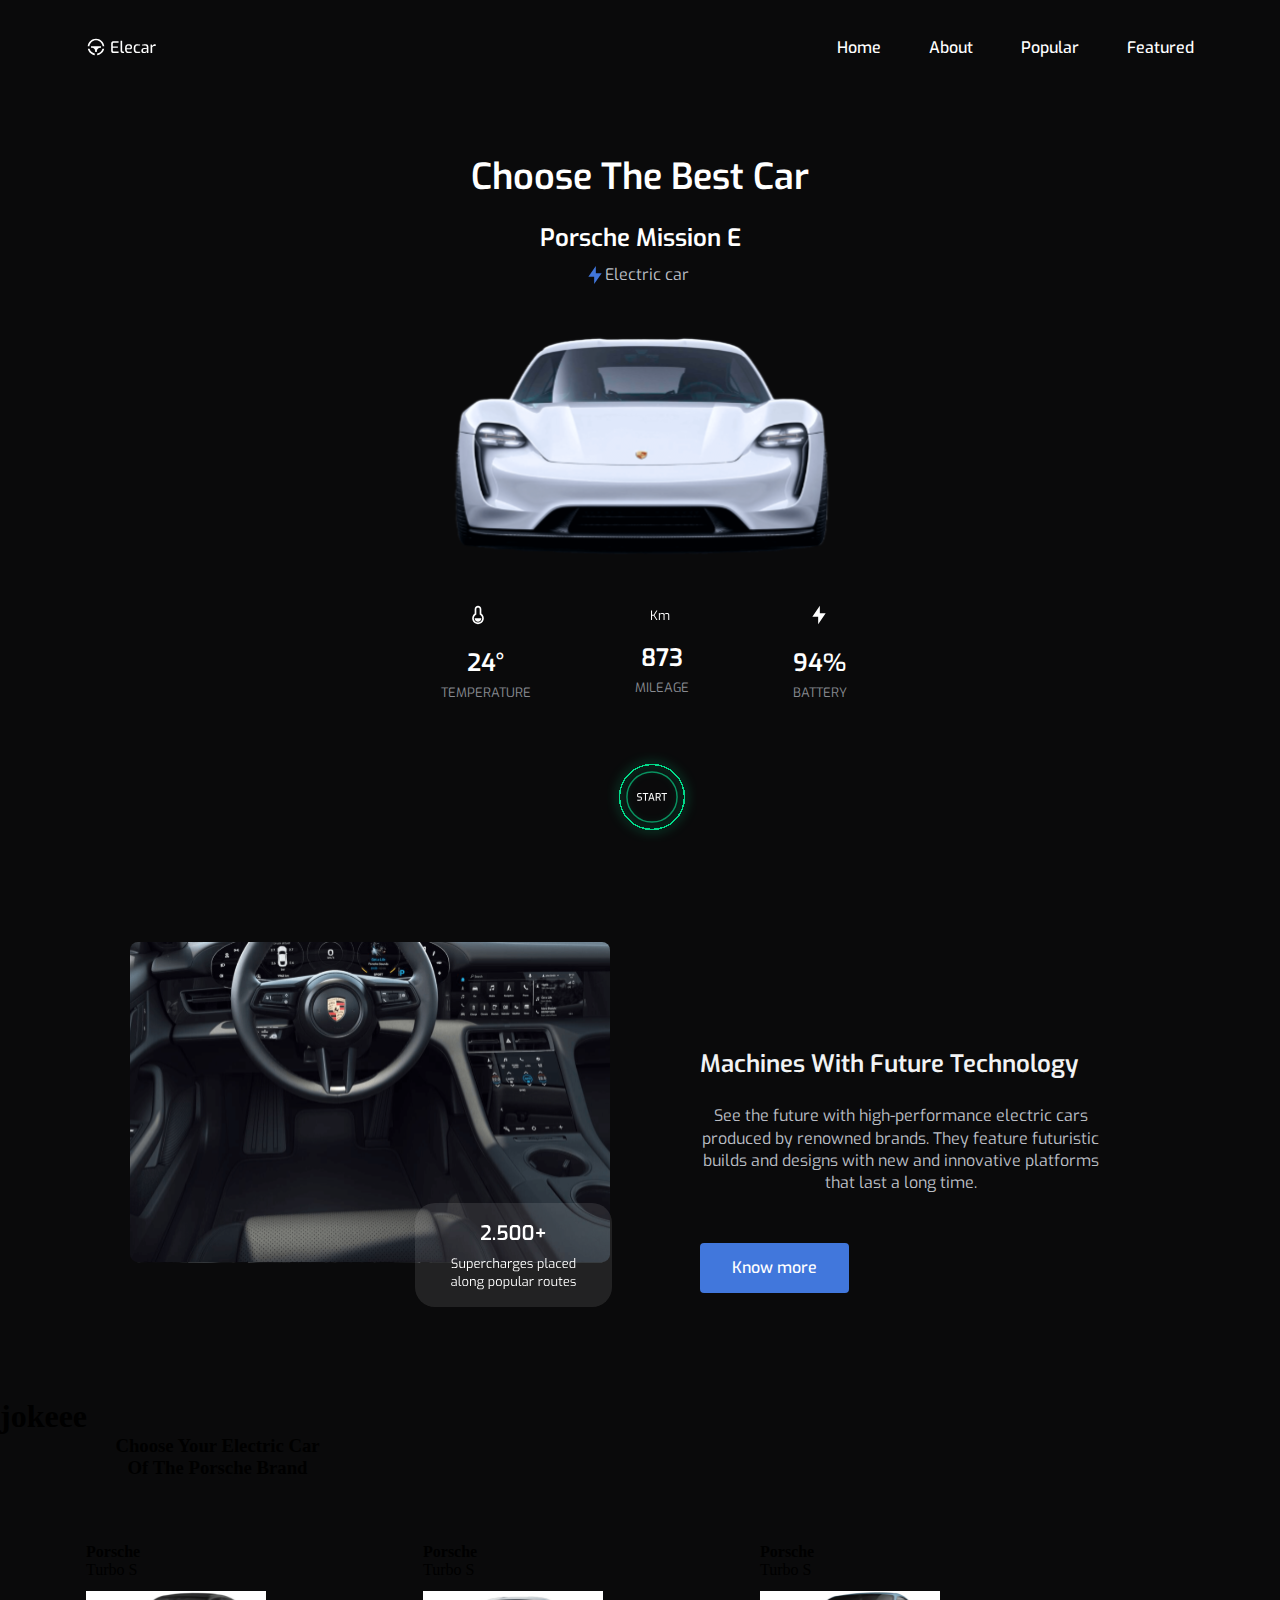
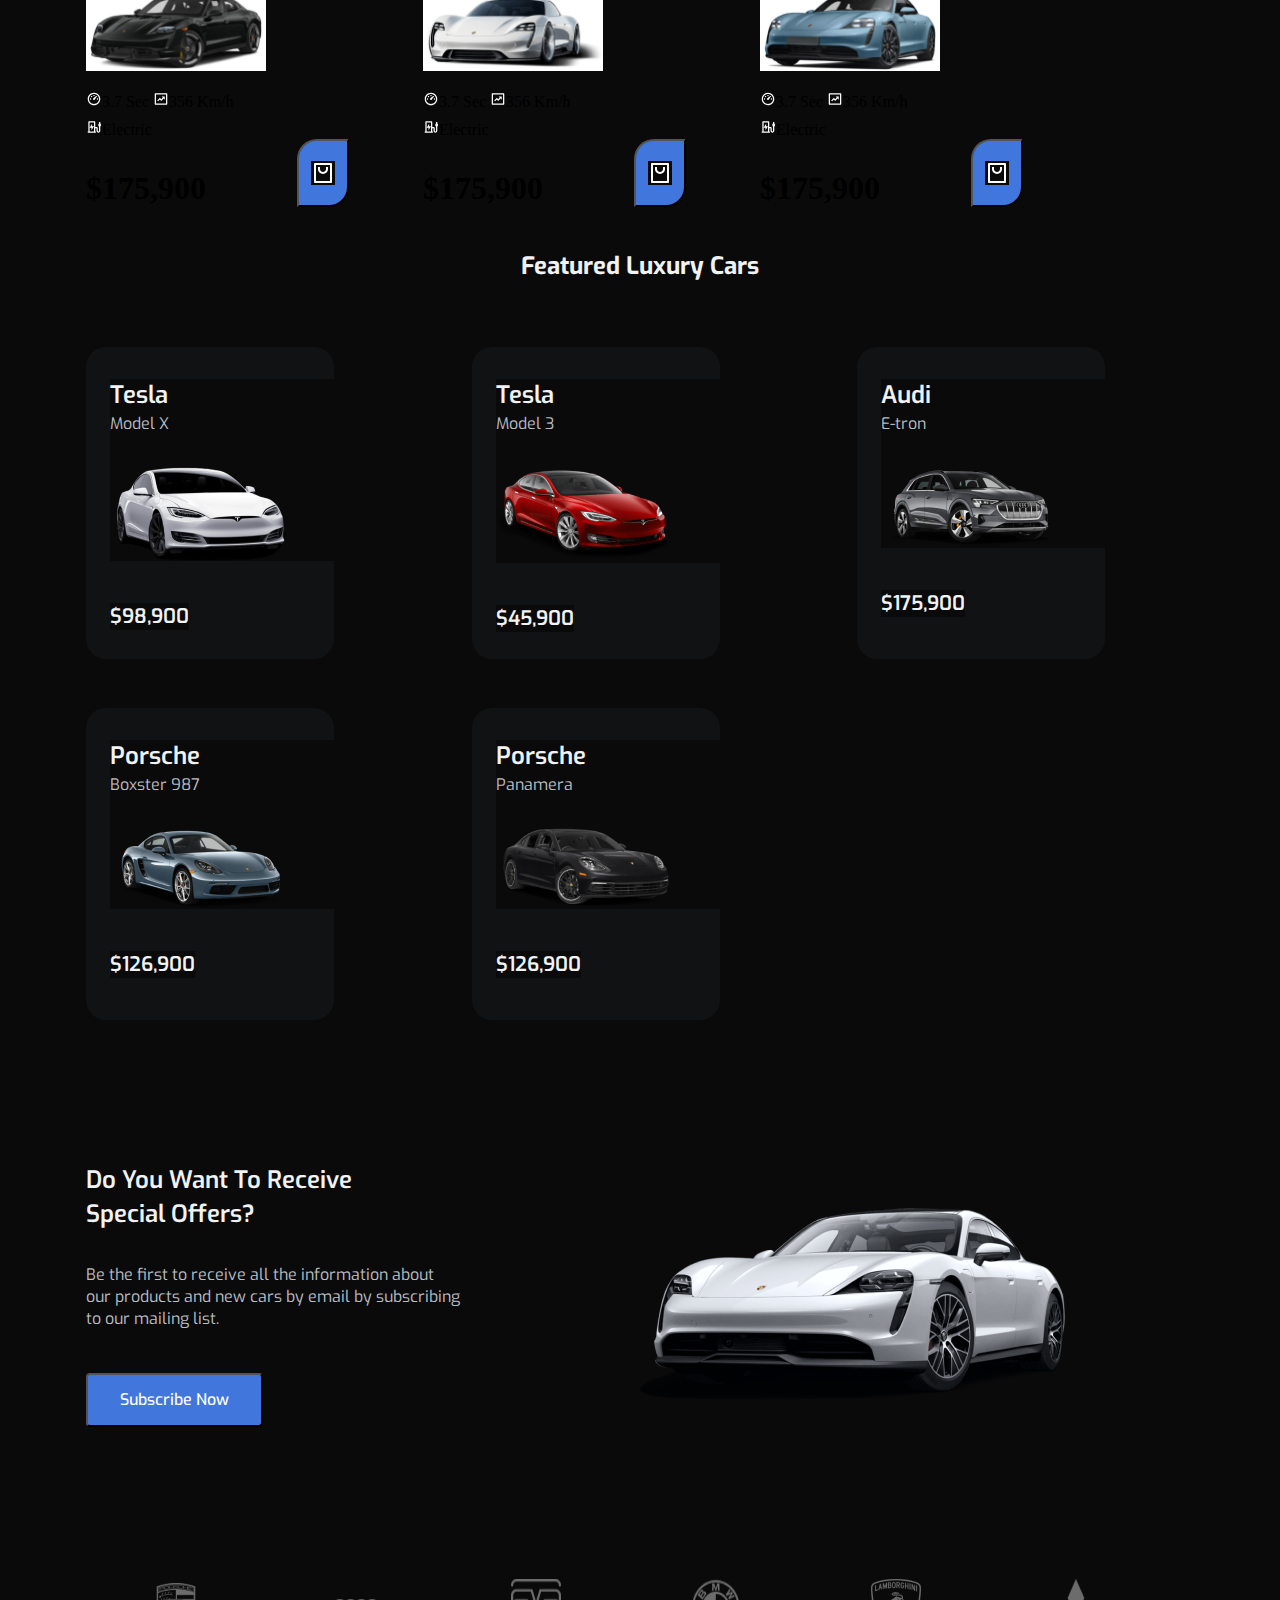
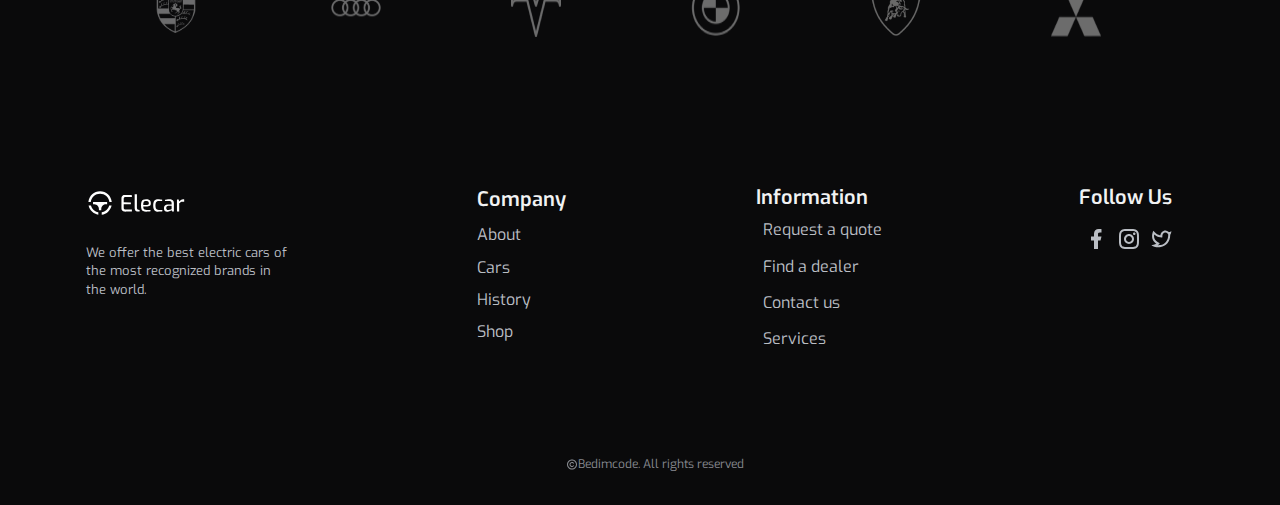
==== commit 55fb9896: "success update" ====
--- a/index.html
+++ b/index.html
@@ -67,9 +67,20 @@
   <!-- End hero section -->
 
   <!-- Start Car Into Section -->
-  <div class="car__into">
-    
-  </div>
+    <div class="car__into">
+      <div class="into__left">
+        <img src="./images/aboutinto.svg" alt="Img">
+        <div class="into__item">
+          <img class="item__img" src="./images/item.svg" alt="Item">
+        </div>
+      </div>
+      <div class="into__right">
+        <h1 class="into__title">Machines With 
+          Future Technology</h1>
+        <h3 class="into__subtitle">See the future with high-performance electric cars produced by renowned brands. They feature futuristic builds and designs with new and innovative platforms that last a long time.</h3>
+        <button class="into__btn">Know more</button>
+      </div>
+    </div>
   <!-- End Car Into Section -->
   </div>
   <h1>jokeee</h1>
--- a/style.css
+++ b/style.css
@@ -36,6 +36,7 @@
 
 /* Start header section */
 .navbar {
+  height: 80px;
   z-index: 10;
   width: 100%;
   position: fixed;
@@ -168,6 +169,69 @@
 }
 /* End hero section */
 
+/* Start info section */
+.car__into {
+  margin-left: 4%;
+  margin-top: 100px;
+  display: flex;
+  gap: 90px;
+}
+
+.into__item {
+  position: relative;
+  top: -60px;
+  right: -285px;
+  background: none;
+}
+
+.item__img {
+  background: none;
+}
+
+.into__right {
+  align-self: center;
+}
+
+.into__title {
+  margin-bottom: 24px;
+  color: var(--title-color, #F1F2F3);
+  /* D - h2-font-size */
+  font-family: Exo;
+  font-size: 24px;
+  font-style: normal;
+  font-weight: 600;
+  line-height: 140%; /* 33.6px */
+}
+
+.into__subtitle {
+  width: 401px;
+  color: var(--text-color, #BABEC4);
+  /* D - normal-font-size */
+  font-family: Exo;
+  font-size: 16px;
+  font-style: normal;
+  font-weight: 400;
+  line-height: 140%; /* 22.4px */
+  margin-bottom: 48px;
+}
+
+.into__btn {
+  display: inline-flex;
+  padding: 14px 32px;
+  flex-direction: column;
+  align-items: flex-start;
+  gap: 10px;
+  border-radius: 4px;
+  background: var(--first-color, #4177DC);
+  color: var(--white-color, #FFF);
+  font-family: Exo;
+  font-size: 16px;
+  font-style: normal;
+  font-weight: 500;
+  line-height: 140%; /* 22.4px */
+  border: none;
+}
+/* End info section */
 
 .porsche {
   margin-top: 64px;
